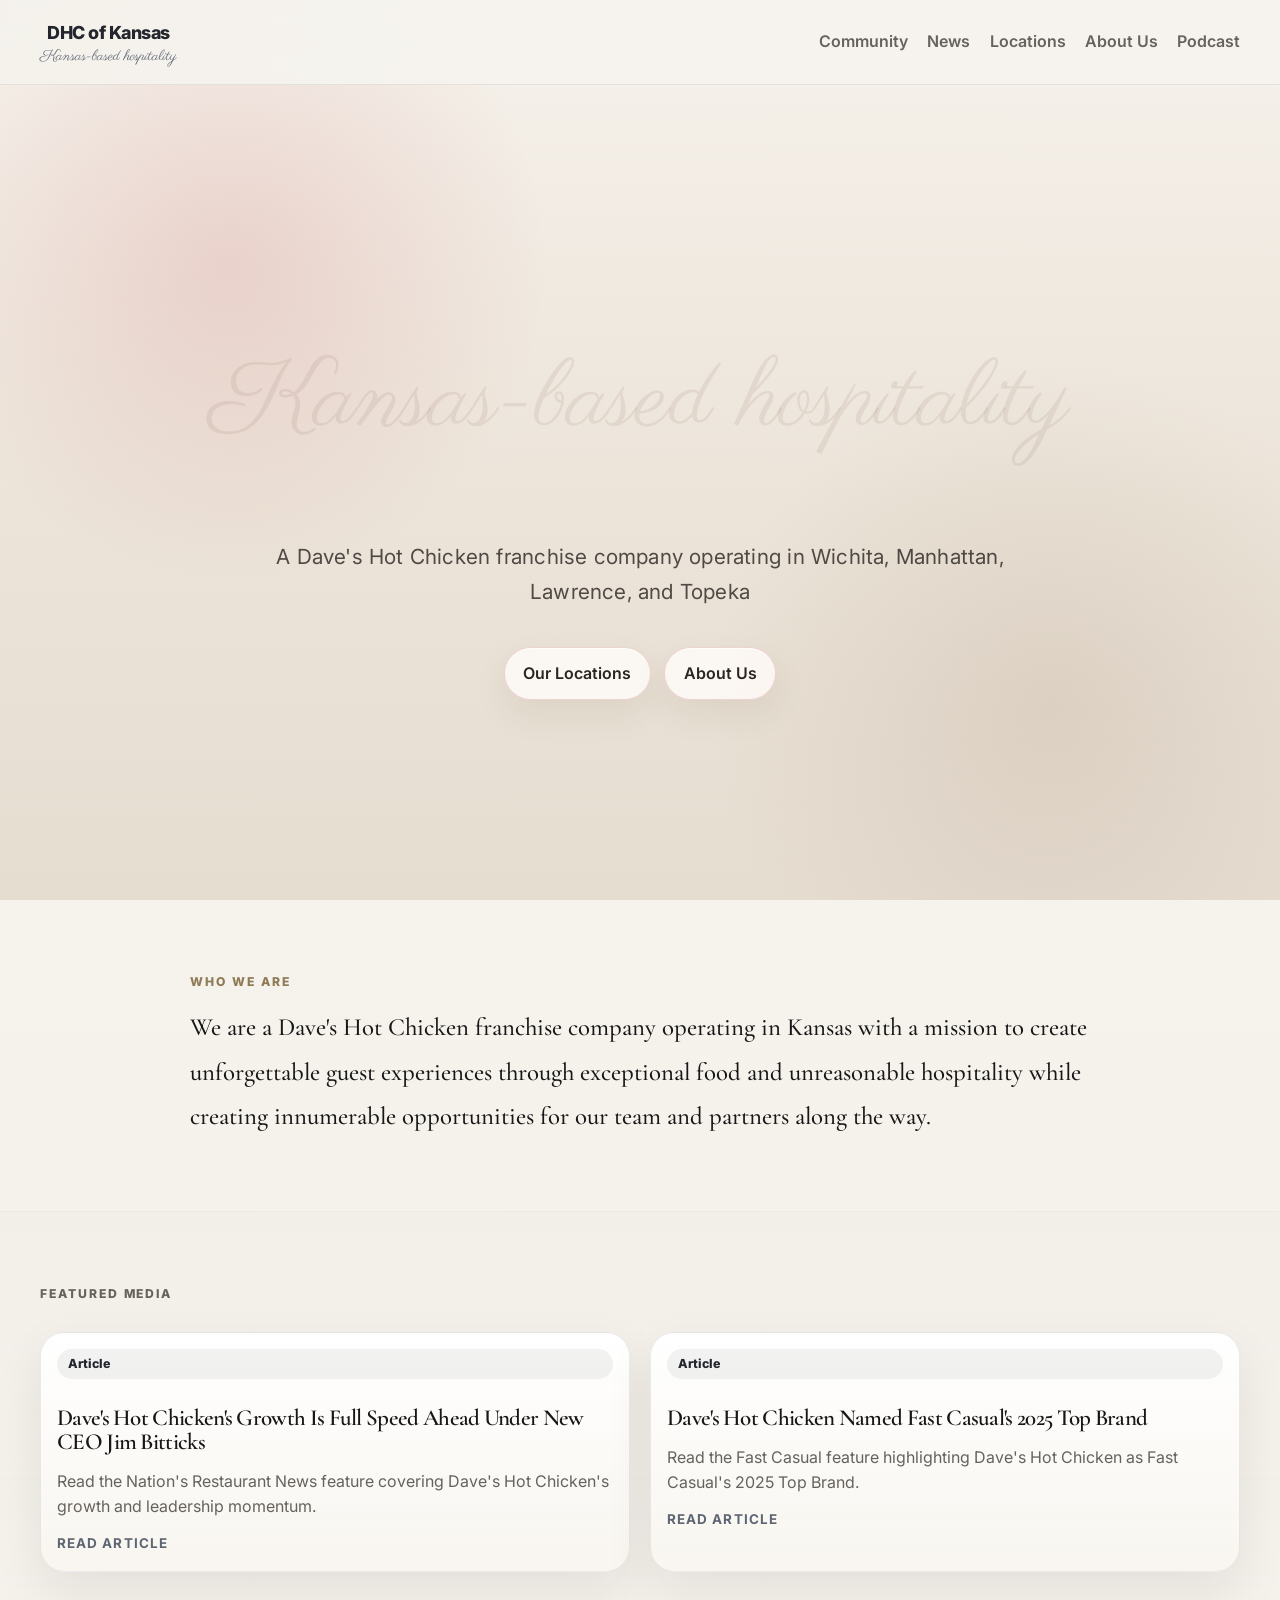
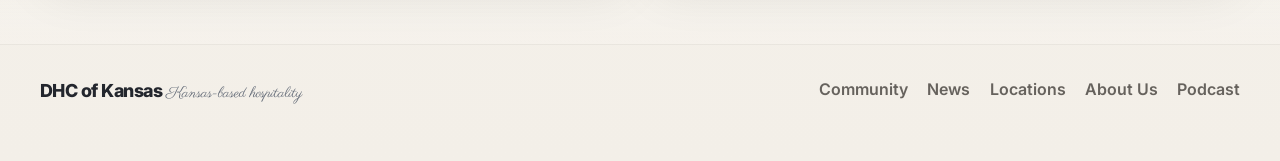
==== index.html @ b61c48cd "Add files via upload" ====
<!DOCTYPE html>
<html lang="en">
<head>
  <meta charset="UTF-8" />
  <meta name="viewport" content="width=device-width, initial-scale=1.0" />
  <title>DHC Kansas | Kansas-based hospitality</title>
  <meta
    name="description"
    content="A Dave's Hot Chicken franchise company operating in Kansas, with location updates, community involvement, and company news."
  />
  <link rel="preconnect" href="https://fonts.googleapis.com" />
  <link rel="preconnect" href="https://fonts.gstatic.com" crossorigin />
  <link href="https://fonts.googleapis.com/css2?family=Inter:wght@400;500;600;700;800&family=Parisienne&family=Cormorant+Garamond:wght@500;600;700&display=swap" rel="stylesheet" />
  <link rel="stylesheet" href="styles.css" />
</head>
<body>
  <header class="site-header">
    <div class="container nav">
      <a href="index.html" class="brand brand-stack" aria-label="DHC of Kansas home">
        <span class="brand-title">DHC of Kansas</span>
        <span class="brand-script">Kansas-based hospitality</span>
      </a>

      <nav class="nav-links" aria-label="Primary">
        <a href="community.html">Community</a>
        <a href="news.html">News</a>
        <a href="locations.html">Locations</a>
        <a href="about.html">About Us</a>
        <a href="https://restaurantexcellence.com" target="_blank" rel="noreferrer">Podcast</a>
      </nav>

      <button class="menu-toggle" aria-label="Open menu" aria-expanded="false" aria-controls="mobileMenu">
        <span></span>
        <span></span>
        <span></span>
      </button>
    </div>

    <div id="mobileMenu" class="mobile-menu container">
      <a href="community.html">Community</a>
      <a href="news.html">News</a>
      <a href="locations.html">Locations</a>
      <a href="about.html">About Us</a>
      <a href="https://restaurantexcellence.com" target="_blank" rel="noreferrer">Podcast</a>
    </div>
  </header>

  <main>
    <section class="hero hero-fullscreen hero-contrast">
      <div class="container hero-center">
        <div class="hero-script-stage" aria-label="Kansas-based hospitality">
          <svg class="hero-script-svg" viewBox="0 0 1400 260" role="img" aria-hidden="true">
            <text x="50%" y="56%" text-anchor="middle" dominant-baseline="middle">Kansas-based hospitality</text>
          </svg>
        </div>
        <p class="hero-kicker">A Dave's Hot Chicken franchise company operating in Wichita, Manhattan, Lawrence, and Topeka</p>
        <div class="hero-city-links">
          <a href="locations.html">Our Locations</a>
          <a href="about.html">About Us</a>
        </div>
      </div>
    </section>

    <section class="section intro-section">
      <div class="container narrow-copy">
        <p class="section-tag">Who We Are</p>
        <p class="lede-copy">We are a Dave's Hot Chicken franchise company operating in Kansas with a mission to create unforgettable guest experiences through exceptional food and unreasonable hospitality while creating innumerable opportunities for our team and partners along the way.</p>
      </div>
    </section>

    <section class="section section-soft">
      <div class="container">
        <div class="section-heading narrow-copy">
          <p class="section-tag">Featured Media</p>
        </div>

        <div class="home-news-grid">
          <a
            href="https://www.nrn.com/fast-casual/dave-s-hot-chicken-s-growth-is-full-speed-ahead-under-new-ceo-jim-bitticks"
            class="page-card featured-media-card featured-article-card reveal"
            target="_blank"
            rel="noreferrer">
            <span class="chip">Article</span>
            <h3>Dave's Hot Chicken's Growth Is Full Speed Ahead Under New CEO Jim Bitticks</h3>
            <p>Read the Nation's Restaurant News feature covering Dave's Hot Chicken's growth and leadership momentum.</p>
            <span class="feature-link-card-cta">Read article</span>
          </a>

          <a
            href="https://www.fastcasual.com/articles/daves-hot-chicken-named-fast-casuals-2025-top-brand/"
            class="page-card featured-media-card featured-article-card reveal"
            target="_blank"
            rel="noreferrer">
            <span class="chip">Article</span>
            <h3>Dave's Hot Chicken Named Fast Casual's 2025 Top Brand</h3>
            <p>Read the Fast Casual feature highlighting Dave's Hot Chicken as Fast Casual's 2025 Top Brand.</p>
            <span class="feature-link-card-cta">Read article</span>
          </a>
        </div>
      </div>
    </section>
  </main>

  <footer class="site-footer">
    <div class="container footer-grid">
      <div>
        <a href="index.html" class="brand brand-stack footer-brand" aria-label="DHC of Kansas home">
          <span class="brand-title">DHC of Kansas</span>
          <span class="brand-script">Kansas-based hospitality</span>
        </a>
      </div>
      <div class="footer-links">
        <a href="community.html">Community</a>
        <a href="news.html">News</a>
        <a href="locations.html">Locations</a>
        <a href="about.html">About Us</a>
        <a href="https://restaurantexcellence.com" target="_blank" rel="noreferrer">Podcast</a>
      </div>
    </div>
  </footer>

  <script src="script.js"></script>
</body>
</html>
---- styles.css ----
* {
  box-sizing: border-box;
}

:root {
  --bg: #f6f3ee;
  --surface: rgba(255, 255, 255, 0.84);
  --surface-soft: rgba(241, 237, 231, 0.78);
  --text: #171717;
  --muted: #66625d;
  --line: rgba(23, 23, 23, 0.08);
  --primary: #23262d;
  --primary-soft: #5e6673;
  --accent: #8f7a56;
  --shadow: 0 20px 50px rgba(20, 20, 20, 0.08);
  --radius: 24px;
  --max-width: 1200px;
}

html {
  scroll-behavior: smooth;
}

body {
  margin: 0;
  font-family: "Inter", sans-serif;
  color: var(--text);
  line-height: 1.6;
  background:
    radial-gradient(circle at top left, rgba(143, 122, 86, 0.08), transparent 26%),
    linear-gradient(180deg, #f9f6f1 0%, #f3efe8 100%);
}

a {
  color: inherit;
  text-decoration: none;
}

.interactive-surface {
  transition: transform 220ms ease, box-shadow 220ms ease, border-color 220ms ease, background 220ms ease;
}

.container {
  width: min(var(--max-width), calc(100% - 2rem));
  margin: 0 auto;
}

.site-header {
  position: sticky;
  top: 0;
  z-index: 50;
  backdrop-filter: blur(16px);
  background: rgba(246, 243, 238, 0.8);
  border-bottom: 1px solid var(--line);
}

.nav {
  min-height: 84px;
  display: flex;
  align-items: center;
  justify-content: space-between;
  gap: 1rem;
}

.brand-stack {
  display: inline-flex;
  flex-direction: column;
  align-items: center;
  gap: 0.18rem;
  color: var(--primary);
}

.brand-title {
  font-size: clamp(1rem, 1.4vw, 1.2rem);
  font-weight: 800;
  letter-spacing: -0.03em;
}

.brand-script {
  font-family: "Parisienne", cursive;
  font-style: normal;
  font-weight: 400;
  font-size: clamp(0.82rem, 1.15vw, 1rem);
  line-height: 1;
  color: var(--primary-soft);
  white-space: nowrap;
  transform: none;
}

.nav-links,
.mobile-menu,
.footer-links {
  display: flex;
  align-items: center;
  gap: 1.2rem;
}

.nav-links a,
.footer-links a {
  color: var(--muted);
  font-weight: 600;
}

.nav-links a:hover,
.footer-links a:hover {
  color: var(--text);
}

.menu-toggle {
  display: none;
  border: 1px solid var(--line);
  background: #fff;
  border-radius: 14px;
  width: 48px;
  height: 48px;
  padding: 0;
  align-items: center;
  justify-content: center;
  flex-direction: column;
  gap: 4px;
}

.menu-toggle span {
  display: block;
  width: 18px;
  height: 2px;
  border-radius: 999px;
  background: var(--text);
}

.mobile-menu {
  display: none;
  flex-direction: column;
  align-items: flex-start;
  padding: 0 0 1rem;
}

.hero,
.section,
.page-hero,
.page-section {
  padding: 4.5rem 0;
}

.page-hero {
  background:
    radial-gradient(circle at top left, rgba(143, 122, 86, 0.08), transparent 28%),
    linear-gradient(180deg, rgba(255, 255, 255, 0.55), rgba(244, 239, 232, 0.72));
}

.page-section {
  background:
    linear-gradient(180deg, rgba(239, 234, 227, 0.58), rgba(255, 255, 255, 0.18));
  border-top: 1px solid rgba(23, 23, 23, 0.04);
}

.hero-fullscreen {
  min-height: calc(100vh - 85px);
  display: flex;
  align-items: center;
  justify-content: center;
  padding: 0;
}

.hero-contrast {
  background:
    radial-gradient(circle at 18% 22%, rgba(177, 30, 36, 0.12), transparent 26%),
    radial-gradient(circle at 82% 76%, rgba(122, 89, 56, 0.12), transparent 28%),
    linear-gradient(180deg, #f4efe8 0%, #ece4d9 52%, #e6ddd1 100%);
}

.hero-center,
.footer-grid,
.page-layout {
  display: grid;
  gap: 2rem;
}

.hero-center {
  place-items: center;
  text-align: center;
  gap: 1.35rem;
}

.hero-script-stage {
  width: min(1180px, 100%);
}

.hero-script-svg {
  width: 100%;
  height: auto;
  overflow: visible;
}

.hero-script-svg text {
  font-family: "Parisienne", cursive;
  font-style: normal;
  font-weight: 400;
  font-size: 112px;
  fill: rgba(88, 36, 22, 0.08);
  stroke: #5b2318;
  stroke-width: 1.25;
  stroke-linecap: round;
  stroke-linejoin: round;
  paint-order: stroke fill;
  stroke-dasharray: 1700;
  stroke-dashoffset: 1700;
  filter: drop-shadow(0 16px 30px rgba(83, 63, 40, 0.08));
  animation: heroWordDraw 10.2s ease-in-out infinite;
}

.hero-kicker {
  margin: 0.35rem 0 0;
  font-family: "Inter", sans-serif;
  font-size: clamp(1.05rem, 1.7vw, 1.3rem);
  line-height: 1.7;
  letter-spacing: 0.01em;
  color: rgba(34, 31, 27, 0.78);
  max-width: 760px;
}

.hero-city-links {
  display: flex;
  flex-wrap: wrap;
  justify-content: center;
  gap: 0.85rem;
  margin-top: 1rem;
}

.hero-city-links a {
  display: inline-flex;
  align-items: center;
  justify-content: center;
  min-height: 46px;
  padding: 0.78rem 1.15rem;
  border-radius: 999px;
  border: 1px solid rgba(176, 30, 36, 0.16);
  background: rgba(255, 252, 248, 0.82);
  color: #2a2520;
  font-weight: 600;
  box-shadow:
    0 14px 34px rgba(64, 46, 29, 0.08),
    inset 0 1px 0 rgba(255, 255, 255, 0.7);
  transition: transform 220ms ease, box-shadow 220ms ease, background 220ms ease, border-color 220ms ease, color 220ms ease;
}

.hero-city-links a:hover {
  transform: translateY(-2px);
  background: #fff8f4;
  color: #8e1e25;
  border-color: rgba(176, 30, 36, 0.32);
  box-shadow:
    0 18px 40px rgba(64, 46, 29, 0.1),
    0 0 28px rgba(176, 30, 36, 0.08);
}

.narrow-copy {
  max-width: 900px;
}

.section-tag {
  margin: 0 0 0.85rem;
  text-transform: uppercase;
  letter-spacing: 0.16em;
  font-size: 0.76rem;
  font-weight: 800;
  color: var(--accent);
}

.back-link {
  display: inline-flex;
  align-items: center;
  gap: 0.45rem;
  margin-bottom: 1.2rem;
  color: var(--primary-soft);
  font-weight: 600;
}

.back-link:hover {
  color: var(--text);
}

h2,
h3,
.page-title {
  letter-spacing: -0.03em;
  line-height: 1.04;
  font-family: "Cormorant Garamond", serif;
}

h2,
.page-title {
  margin: 0 0 0.8rem;
  font-size: clamp(2.15rem, 4vw, 3.3rem);
  font-weight: 600;
}

h3 {
  margin: 0 0 0.55rem;
  font-size: 1.18rem;
  font-weight: 600;
}

.section-heading {
  margin-bottom: 1.8rem;
}

.section-heading p,
.footer-copy,
.info-card p,
.news-card p,
.city-copy,
.page-intro p,
.page-card p,
.location-meta p {
  color: var(--muted);
}

.lede-copy {
  max-width: 1100px;
  margin: 0;
  font-size: clamp(1.2rem, 2vw, 1.55rem);
  line-height: 1.8;
  font-weight: 500;
  color: var(--text);
  font-family: "Cormorant Garamond", serif;
}

.about-hero {
  padding-bottom: 3.5rem;
}

.about-hero-grid {
  display: grid;
  grid-template-columns: minmax(0, 1.15fr) minmax(300px, 0.85fr);
  align-items: end;
  gap: 2rem;
}

.about-hero-copy {
  display: grid;
  gap: 1rem;
}

.about-lede {
  max-width: 760px;
  font-size: clamp(1.28rem, 2.2vw, 1.7rem);
}

.about-mission-card {
  display: grid;
  gap: 0.8rem;
  padding: 1.5rem;
  background:
    linear-gradient(180deg, rgba(255, 255, 255, 0.96), rgba(248, 245, 240, 0.92));
}

.about-mission-card p {
  margin: 0;
  color: var(--text);
  font-size: 1.02rem;
  line-height: 1.65;
}

.about-values-grid {
  display: grid;
  grid-template-columns: repeat(3, minmax(0, 1fr));
  gap: 1.2rem;
}

.about-value-card {
  display: grid;
  gap: 0.55rem;
  padding: 1.35rem;
  background: rgba(255, 255, 255, 0.94);
}

.about-value-card h2 {
  margin: 0;
  font-size: clamp(1.4rem, 2vw, 1.8rem);
}

.about-value-card p {
  margin: 0;
  color: var(--muted);
  line-height: 1.65;
}

.card-grid,
.city-group-grid {
  display: grid;
  gap: 1.25rem;
}

.card-grid.three {
  grid-template-columns: repeat(3, 1fr);
}

.info-card,
.news-card,
.city-panel,
.photo-card,
.page-card,
.location-meta {
  background: var(--surface);
  border: 1px solid var(--line);
  border-radius: var(--radius);
  box-shadow: var(--shadow);
}

.info-card,
.news-card,
.city-panel,
.page-card,
.location-meta {
  padding: 1.45rem;
}

.feature-link-card {
  display: grid;
  align-content: start;
  gap: 0.55rem;
  min-height: 180px;
  color: var(--text);
  text-decoration: none;
  background: rgba(255, 255, 255, 0.95);
}

.feature-link-card h2 {
  margin: 0;
  font-size: clamp(1.5rem, 2vw, 1.9rem);
}

.feature-link-card p {
  margin: 0;
  color: var(--muted);
}

.feature-link-card-cta {
  margin-top: auto;
  font-size: 0.84rem;
  font-weight: 700;
  letter-spacing: 0.08em;
  text-transform: uppercase;
  color: var(--primary-soft);
}

.feature-link-card-single {
  max-width: 380px;
}

.detail-card {
  display: grid;
  max-width: 320px;
  width: 100%;
  gap: 0.65rem;
  padding: 0.9rem;
}

.detail-card p {
  margin: 0;
  color: var(--muted);
  font-size: 0.96rem;
  line-height: 1.5;
}

.detail-card img,
.detail-card .photo-card {
  width: 100%;
  aspect-ratio: 1 / 1;
  object-fit: cover;
  border-radius: 16px;
}

.fundraiser-card {
  display: grid;
  gap: 1rem;
  max-width: 860px;
  min-height: 190px;
  align-items: start;
  margin: 0 auto;
}

.fundraiser-card h2 {
  margin: 0;
  font-size: clamp(1.5rem, 2.2vw, 2rem);
}

.button-link {
  display: inline-flex;
  align-items: center;
  justify-content: center;
  width: fit-content;
  min-height: 46px;
  padding: 0.75rem 1.2rem;
  margin: 0 auto;
  border-radius: 999px;
  border: 1px solid rgba(143, 122, 86, 0.28);
  background: rgba(255, 255, 255, 0.98);
  color: var(--primary);
  font-size: 0.92rem;
  font-weight: 700;
  text-decoration: none;
  box-shadow: var(--shadow);
  transition: transform 220ms ease, box-shadow 220ms ease, border-color 220ms ease;
}

.button-link:hover {
  transform: translateY(-2px);
  border-color: rgba(143, 122, 86, 0.42);
  box-shadow:
    0 18px 34px rgba(20, 20, 20, 0.08),
    0 0 24px rgba(143, 122, 86, 0.16);
}

.section-soft {
  background: linear-gradient(180deg, rgba(241, 237, 231, 0.6), rgba(255, 255, 255, 0.14));
  border-top: 1px solid rgba(23, 23, 23, 0.04);
  border-bottom: 1px solid rgba(23, 23, 23, 0.04);
}

.chip {
  display: inline-flex;
  align-items: center;
  min-height: 30px;
  padding: 0.3rem 0.7rem;
  border-radius: 999px;
  background: rgba(35, 38, 45, 0.06);
  color: var(--primary);
  font-size: 0.78rem;
  font-weight: 800;
  margin-bottom: 0.9rem;
}

.site-footer {
  padding: 2rem 0 3rem;
}

.footer-grid {
  grid-template-columns: 1fr 1fr;
  align-items: start;
}

.footer-links {
  justify-content: flex-end;
  flex-wrap: wrap;
}

.footer-brand {
  display: inline-block;
  margin-bottom: 0.45rem;
}

.page-layout {
  grid-template-columns: 1.1fr 0.9fr;
  align-items: start;
}

.locations-overview {
  display: grid;
  gap: 1.5rem;
}

.section-stack {
  display: grid;
  gap: 2rem;
}

.compact-stack {
  gap: 1rem;
}

.community-link-grid {
  display: grid;
  grid-template-columns: repeat(3, minmax(0, 1fr));
  gap: 1rem;
}

.detail-card-grid {
  display: grid;
  grid-template-columns: repeat(auto-fit, minmax(320px, 320px));
  justify-content: center;
  justify-items: center;
  gap: 32px;
}

.gallery-section {
  display: grid;
  gap: 0.55rem;
}

.gallery-section h2 {
  font-size: clamp(1.45rem, 2.1vw, 1.95rem);
}

.section-link-heading {
  width: fit-content;
}

.section-link-heading:hover {
  color: var(--primary-soft);
}

.gallery-grid {
  display: grid;
  grid-template-columns: repeat(2, 1fr);
  gap: 1rem;
}

.compact-gallery {
  gap: 0.5rem;
}

.gallery-placeholder {
  aspect-ratio: 1 / 0.72;
  border-radius: var(--radius);
  border: 1px solid var(--line);
  box-shadow: var(--shadow);
  background:
    linear-gradient(145deg, rgba(35, 38, 45, 0.16), rgba(143, 122, 86, 0.12)),
    radial-gradient(circle at top right, rgba(255, 255, 255, 0.3), transparent 36%),
    #d9d1c7;
}

.gallery-placeholder,
.news-tile,
.city-panel,
.photo-card,
.feature-link-card {
  transition: transform 220ms ease, box-shadow 220ms ease, border-color 220ms ease, filter 220ms ease;
}

.gallery-placeholder:hover,
.news-tile:hover,
.city-panel:hover,
.photo-card:hover,
.feature-link-card:hover {
  transform: translateY(-3px);
  border-color: rgba(143, 122, 86, 0.35);
  box-shadow:
    0 22px 40px rgba(20, 20, 20, 0.08),
    0 0 0 1px rgba(255, 255, 255, 0.5),
    0 0 30px rgba(143, 122, 86, 0.16);
}

.compact-gallery .gallery-placeholder {
  aspect-ratio: 1 / 1;
  min-height: 46px;
}

.compact-gallery-small .gallery-placeholder {
  min-height: 88px;
}

.photo-card-small {
  min-height: 0;
  aspect-ratio: 1 / 1;
  width: 100%;
  max-width: 320px;
}

.school-photo-grid {
  display: grid;
  grid-template-columns: repeat(auto-fit, minmax(320px, 320px));
  justify-content: center;
  gap: 32px;
}

.school-photo-frame {
  max-width: 320px;
  width: 100%;
  padding: 16px;
  background: rgba(255, 255, 255, 0.96);
}

.school-photo-image {
  min-height: 0;
  width: 100%;
  aspect-ratio: 1 / 1;
  border-radius: 28px;
  border: 1px solid rgba(138, 126, 110, 0.24);
  background:
    linear-gradient(145deg, rgba(183, 173, 161, 0.36), rgba(206, 196, 183, 0.34)),
    radial-gradient(circle at top right, rgba(255, 255, 255, 0.22), transparent 42%),
    #c8bfb3;
}

.school-photo-image::after {
  content: "Photo placeholder";
  inset: auto 1.1rem 1.1rem auto;
  font-size: 0.82rem;
  letter-spacing: 0.08em;
}

.home-news-grid {
  display: grid;
  grid-template-columns: repeat(2, minmax(0, 1fr));
  gap: 1.25rem;
}

.news-tile {
  min-height: 140px;
  border-radius: 20px;
  border: 1px solid var(--line);
  box-shadow: var(--shadow);
  background:
    linear-gradient(145deg, rgba(35, 38, 45, 0.11), rgba(143, 122, 86, 0.1)),
    radial-gradient(circle at top right, rgba(255, 255, 255, 0.26), transparent 35%),
    rgba(255, 255, 255, 0.78);
  aspect-ratio: 16 / 10;
}

.news-tile-wide {
  min-height: 150px;
}

.featured-media-card {
  display: grid;
  align-content: start;
  gap: 0.85rem;
  padding: 1rem;
}

.featured-media-card h3 {
  margin: 0;
  font-size: clamp(1.3rem, 1.8vw, 1.65rem);
}

.featured-media-card p {
  margin: 0;
  color: var(--muted);
  line-height: 1.6;
}

.featured-article-card {
  text-decoration: none;
  color: var(--text);
  background:
    linear-gradient(180deg, rgba(255, 255, 255, 0.97), rgba(248, 245, 240, 0.94));
}

.featured-article-card:hover {
  transform: translateY(-4px);
  border-color: rgba(176, 30, 36, 0.22);
  box-shadow:
    0 20px 40px rgba(64, 46, 29, 0.1),
    0 0 24px rgba(176, 30, 36, 0.08);
}

.media-embed-shell {
  overflow: hidden;
  border-radius: 18px;
  border: 1px solid rgba(23, 23, 23, 0.08);
  background: #111;
  box-shadow: var(--shadow);
}

.media-embed-shell iframe {
  display: block;
  width: 100%;
  aspect-ratio: 16 / 9;
  border: 0;
}

.city-group {
  display: grid;
  gap: 1rem;
}

.city-heading {
  display: flex;
  align-items: end;
  justify-content: space-between;
  gap: 1rem;
}

.city-heading h2 {
  margin: 0;
}

.city-group-grid {
  grid-template-columns: repeat(2, 1fr);
}

.city-group-grid.single-card {
  grid-template-columns: 1fr;
}

.city-panel {
  display: grid;
  gap: 1rem;
}

.city-panel-row {
  grid-template-columns: minmax(320px, 420px) minmax(0, 1fr);
  align-items: stretch;
}

.city-panel-copy {
  display: flex;
  flex-direction: column;
  align-items: flex-start;
  justify-content: center;
  gap: 0.25rem;
}

.photo-card {
  min-height: 220px;
  position: relative;
  overflow: hidden;
  background:
    linear-gradient(145deg, rgba(35, 38, 45, 0.18), rgba(143, 122, 86, 0.14)),
    radial-gradient(circle at top right, rgba(255, 255, 255, 0.34), transparent 35%),
    #d8d0c5;
}

.photo-card-image {
  background-size: cover;
  background-position: center;
  background-repeat: no-repeat;
}

.photo-card::after {
  content: "Photo placeholder";
  position: absolute;
  inset: auto 1rem 1rem auto;
  font-size: 0.85rem;
  letter-spacing: 0.08em;
  text-transform: uppercase;
  color: rgba(23, 23, 23, 0.55);
}

.photo-card-image::after {
  content: none;
}

.location-photo-stack {
  display: grid;
  grid-template-columns: repeat(auto-fit, minmax(320px, 420px));
  justify-content: center;
  gap: 30px;
}

.location-photo-stack.single-photo {
  grid-template-columns: repeat(1, minmax(320px, 420px));
  justify-items: center;
}

.location-photo-card {
  display: grid;
  max-width: 420px;
  width: 100%;
  gap: 0.6rem;
  padding: 0.9rem;
}

.location-photo-card h3 {
  margin: 0.1rem 0 0;
}

.location-photo-image {
  width: 100%;
  aspect-ratio: 1.9 / 1;
  object-fit: cover;
  object-position: center;
  border-radius: 24px;
  display: block;
}

.city-link {
  display: inline-flex;
  align-items: center;
  justify-content: center;
  min-height: 48px;
  padding: 0.85rem 1.15rem;
  border-radius: 999px;
  background: var(--primary);
  color: #fff;
  font-weight: 700;
  width: fit-content;
}

.city-link:hover {
  background: #111318;
}

.location-meta + .location-meta {
  margin-top: 1rem;
}

.reveal {
  opacity: 0;
  transform: translateY(20px);
  transition: opacity 500ms ease, transform 500ms ease;
}

.reveal.is-visible {
  opacity: 1;
  transform: translateY(0);
}

@keyframes heroWordDraw {
  0%, 8% {
    stroke-dashoffset: 1700;
    fill: rgba(88, 36, 22, 0);
  }
  48% {
    stroke-dashoffset: 0;
    fill: rgba(88, 36, 22, 0.06);
  }
  52% {
    stroke-dashoffset: 0;
    fill: rgba(91, 35, 24, 0.92);
  }
  92% {
    stroke-dashoffset: 0;
    fill: rgba(91, 35, 24, 0.92);
  }
  100% {
    stroke-dashoffset: 1700;
    fill: rgba(88, 36, 22, 0);
  }
}

@media (max-width: 980px) {
  .nav-links {
    display: none;
  }

  .menu-toggle {
    display: inline-flex;
  }

  .mobile-menu.open {
    display: flex;
  }

  .card-grid.three,
  .footer-grid,
  .page-layout,
  .about-hero-grid,
  .about-values-grid,
  .city-group-grid,
  .community-link-grid,
  .detail-card-grid,
  .home-news-grid {
    grid-template-columns: 1fr;
  }

  .city-panel-row,
  .gallery-grid {
    grid-template-columns: 1fr;
  }

  .footer-links {
    justify-content: flex-start;
  }

  .hero-script-svg text {
    font-size: 86px;
  }
}

@media (max-width: 640px) {
  .container {
    width: min(var(--max-width), calc(100% - 1.25rem));
  }

  .brand-title {
    font-size: 1rem;
  }

  .brand-script {
    font-size: 0.86rem;
  }

  .hero-script-svg text {
    font-size: 60px;
  }

  .hero-kicker {
    margin-top: 0;
    font-size: 1.05rem;
  }

  .city-heading {
    align-items: start;
    flex-direction: column;
  }
}
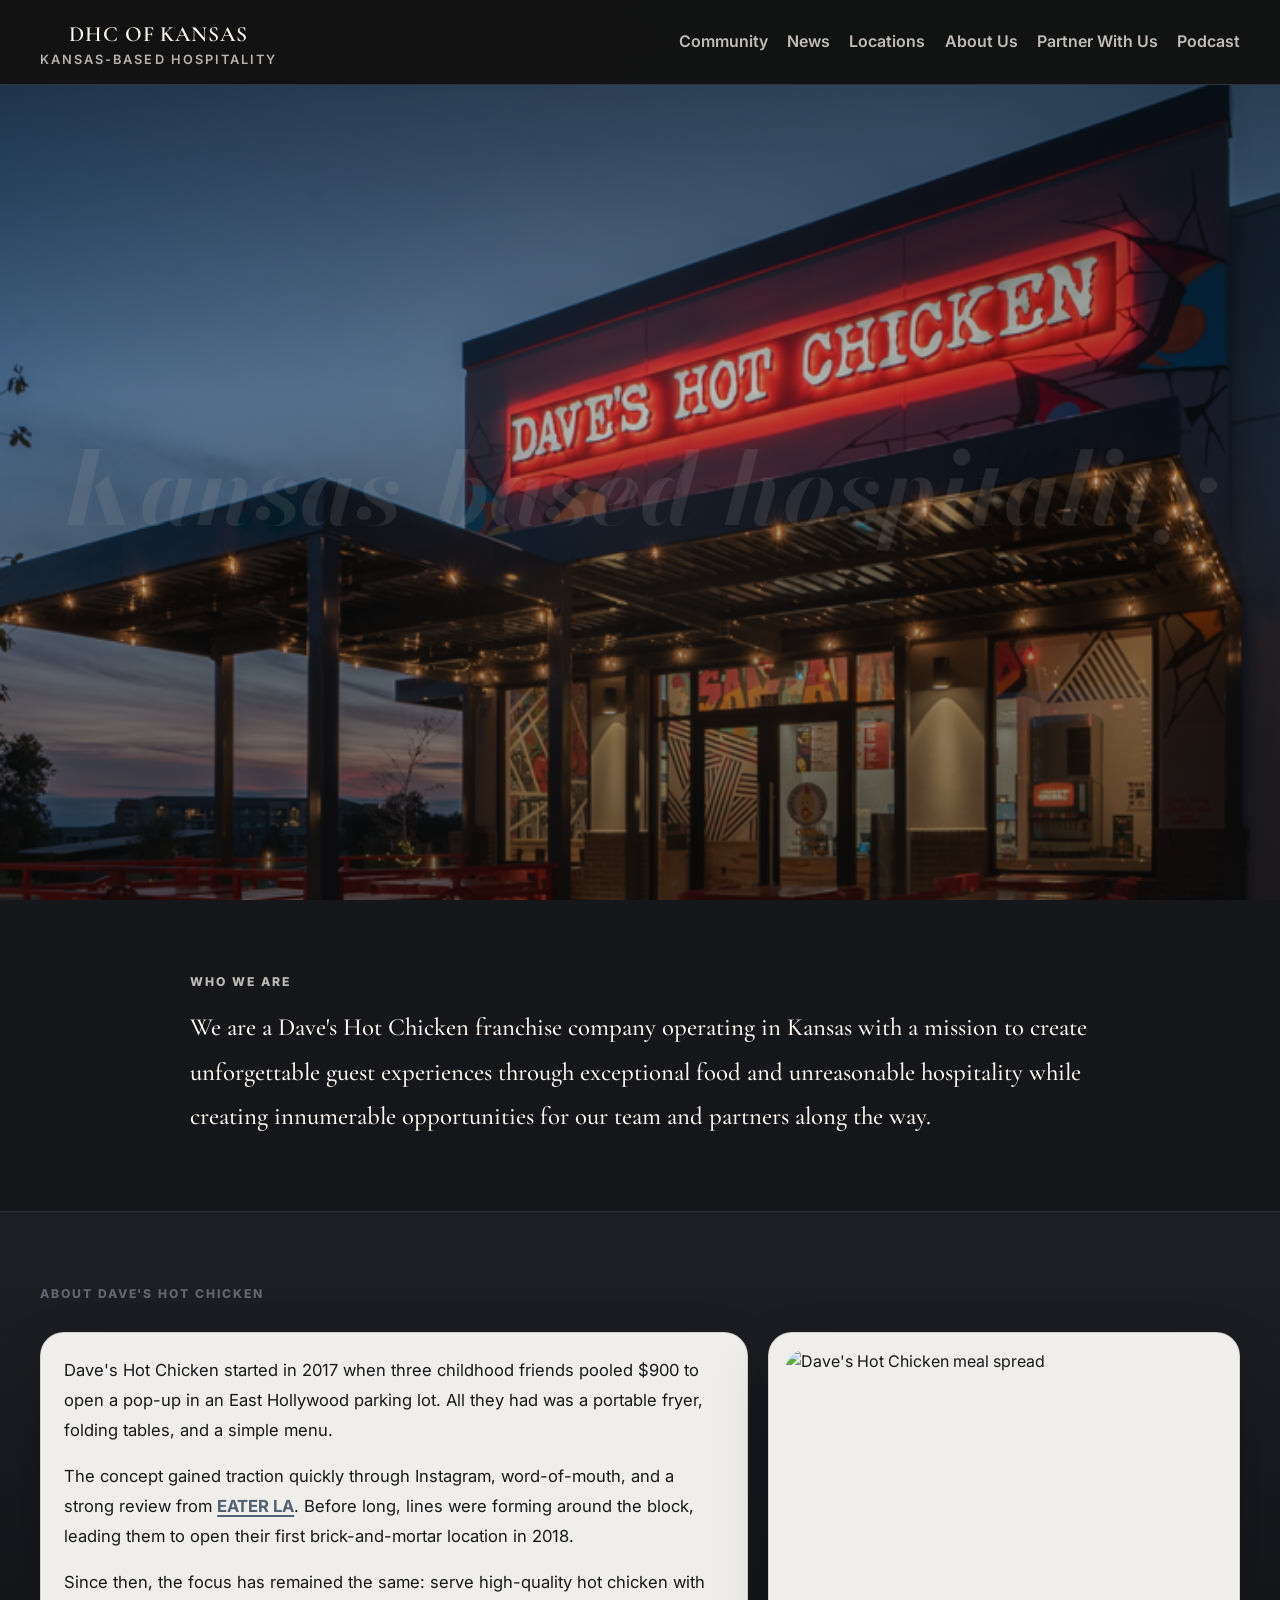
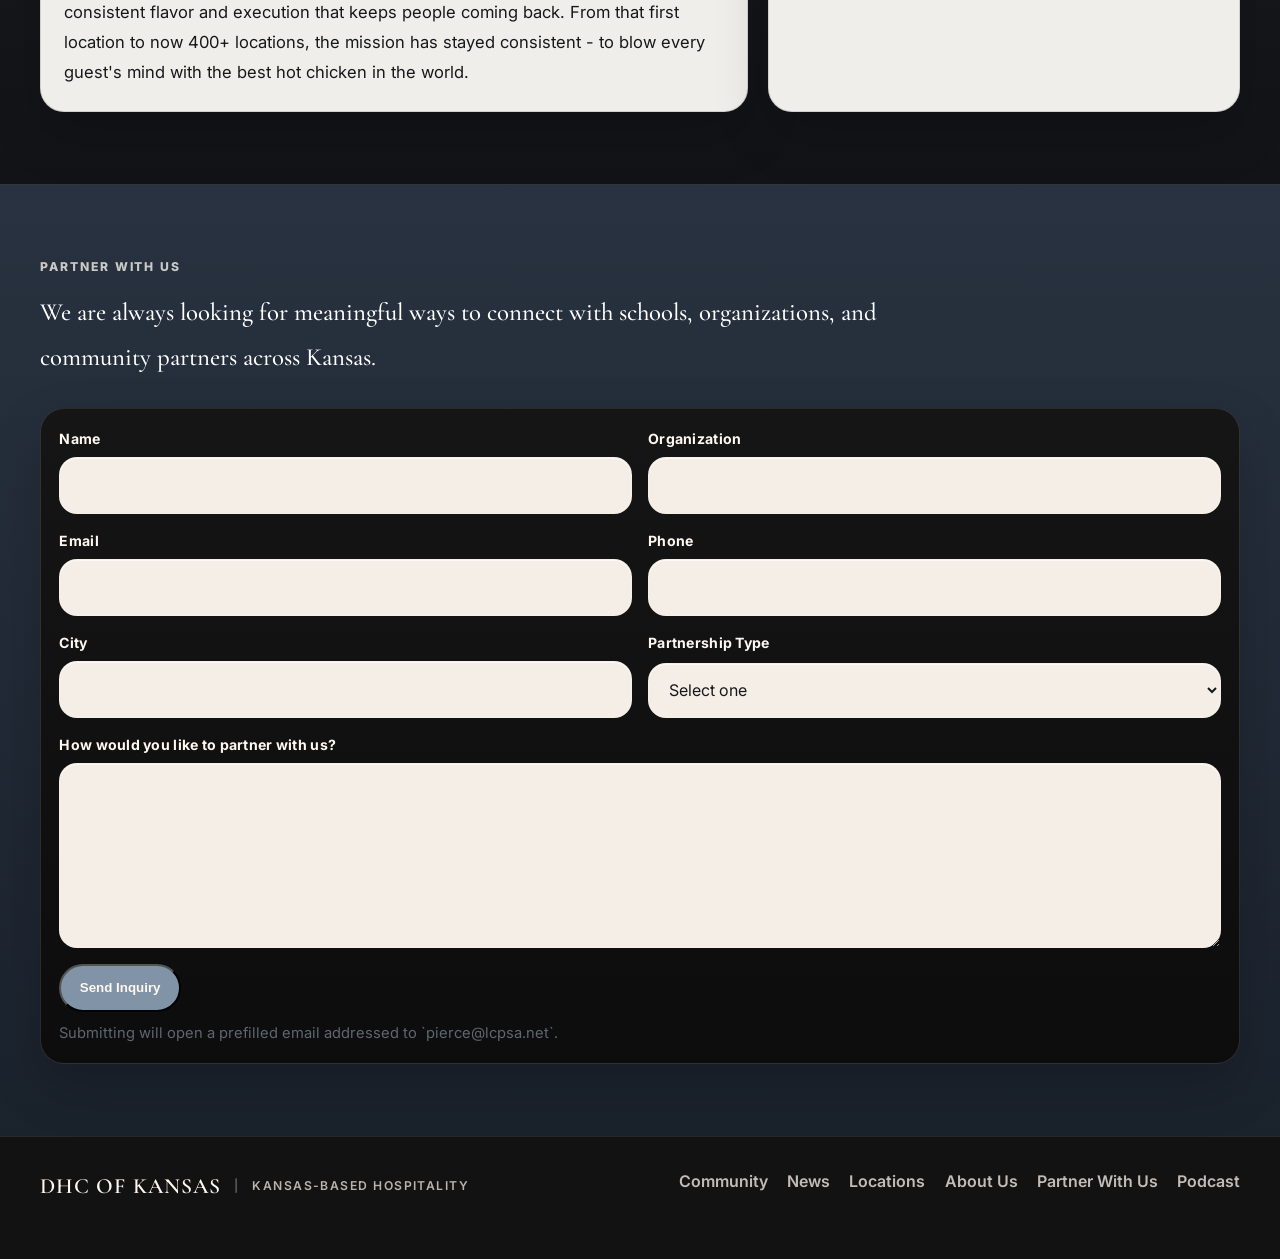
==== commit 593684a4: "Add files via upload" ====
--- a/index.html
+++ b/index.html
@@ -10,7 +10,8 @@
   />
   <link rel="preconnect" href="https://fonts.googleapis.com" />
   <link rel="preconnect" href="https://fonts.gstatic.com" crossorigin />
-  <link href="https://fonts.googleapis.com/css2?family=Inter:wght@400;500;600;700;800&family=Parisienne&family=Cormorant+Garamond:wght@500;600;700&display=swap" rel="stylesheet" />
+  <link rel="icon" type="image/svg+xml" href="favicon.svg" />
+  <link href="https://fonts.googleapis.com/css2?family=Inter:wght@400;500;600;700;800&family=Rye&family=Cormorant+Garamond:wght@500;600;700&family=Bodoni+Moda:opsz,wght@6..96,600;6..96,700&display=swap" rel="stylesheet" />
   <link rel="stylesheet" href="styles.css" />
 </head>
 <body>
@@ -26,6 +27,7 @@
         <a href="news.html">News</a>
         <a href="locations.html">Locations</a>
         <a href="about.html">About Us</a>
+        <a href="partner.html">Partner With Us</a>
         <a href="https://restaurantexcellence.com" target="_blank" rel="noreferrer">Podcast</a>
       </nav>
 
@@ -41,22 +43,26 @@
       <a href="news.html">News</a>
       <a href="locations.html">Locations</a>
       <a href="about.html">About Us</a>
+      <a href="partner.html">Partner With Us</a>
       <a href="https://restaurantexcellence.com" target="_blank" rel="noreferrer">Podcast</a>
     </div>
   </header>
 
   <main>
     <section class="hero hero-fullscreen hero-contrast">
+      <div
+        class="hero-backdrop"
+        data-hero-slideshow
+        data-images="pic-1.png,pic-2.webp,pic-3.jpg,pic-4.png,pic-5.png,pic-6.png,pic-8.png,pic-9.png"
+        aria-hidden="true">
+        <div class="hero-slide hero-slide-primary is-active"></div>
+        <div class="hero-slide hero-slide-secondary"></div>
+      </div>
       <div class="container hero-center">
         <div class="hero-script-stage" aria-label="Kansas-based hospitality">
           <svg class="hero-script-svg" viewBox="0 0 1400 260" role="img" aria-hidden="true">
             <text x="50%" y="56%" text-anchor="middle" dominant-baseline="middle">Kansas-based hospitality</text>
           </svg>
-        </div>
-        <p class="hero-kicker">A Dave's Hot Chicken franchise company operating in Wichita, Manhattan, Lawrence, and Topeka</p>
-        <div class="hero-city-links">
-          <a href="locations.html">Our Locations</a>
-          <a href="about.html">About Us</a>
         </div>
       </div>
     </section>
@@ -71,31 +77,81 @@
     <section class="section section-soft">
       <div class="container">
         <div class="section-heading narrow-copy">
-          <p class="section-tag">Featured Media</p>
+          <p class="section-tag">About Dave's Hot Chicken</p>
         </div>
 
-        <div class="home-news-grid">
-          <a
-            href="https://www.nrn.com/fast-casual/dave-s-hot-chicken-s-growth-is-full-speed-ahead-under-new-ceo-jim-bitticks"
-            class="page-card featured-media-card featured-article-card reveal"
-            target="_blank"
-            rel="noreferrer">
-            <span class="chip">Article</span>
-            <h3>Dave's Hot Chicken's Growth Is Full Speed Ahead Under New CEO Jim Bitticks</h3>
-            <p>Read the Nation's Restaurant News feature covering Dave's Hot Chicken's growth and leadership momentum.</p>
-            <span class="feature-link-card-cta">Read article</span>
-          </a>
+        <div class="about-daves-grid reveal">
+          <div class="page-card about-daves-copy">
+            <p>Dave's Hot Chicken started in 2017 when three childhood friends pooled $900 to open a pop-up in an East Hollywood parking lot. All they had was a portable fryer, folding tables, and a simple menu.</p>
+            <p>The concept gained traction quickly through Instagram, word-of-mouth, and a strong review from <a href="https://la.eater.com/2017/5/11/15624928/daves-hot-chicken-stand-east-hollywood-feature" target="_blank" rel="noreferrer">EATER LA</a>. Before long, lines were forming around the block, leading them to open their first brick-and-mortar location in 2018.</p>
+            <p>Since then, the focus has remained the same: serve high-quality hot chicken with consistent flavor and execution that keeps people coming back. From that first location to now 400+ locations, the mission has stayed consistent - to blow every guest's mind with the best hot chicken in the world.</p>
+          </div>
 
-          <a
-            href="https://www.fastcasual.com/articles/daves-hot-chicken-named-fast-casuals-2025-top-brand/"
-            class="page-card featured-media-card featured-article-card reveal"
-            target="_blank"
-            rel="noreferrer">
-            <span class="chip">Article</span>
-            <h3>Dave's Hot Chicken Named Fast Casual's 2025 Top Brand</h3>
-            <p>Read the Fast Casual feature highlighting Dave's Hot Chicken as Fast Casual's 2025 Top Brand.</p>
-            <span class="feature-link-card-cta">Read article</span>
-          </a>
+          <div class="page-card about-daves-image-card">
+            <img src="pic-4.png" alt="Dave's Hot Chicken meal spread" class="about-daves-image" />
+          </div>
+        </div>
+      </div>
+    </section>
+
+    <section class="section partner-section">
+      <div class="container">
+        <div class="section-heading narrow-copy">
+          <p class="section-tag">Partner With Us</p>
+          <p class="lede-copy">We are always looking for meaningful ways to connect with schools, organizations, and community partners across Kansas.</p>
+        </div>
+
+        <div class="page-card partner-form-card reveal">
+          <form class="partner-form" data-partner-form>
+            <div class="partner-form-grid">
+              <label class="partner-field">
+                <span>Name</span>
+                <input type="text" name="name" autocomplete="name" required />
+              </label>
+
+              <label class="partner-field">
+                <span>Organization</span>
+                <input type="text" name="organization" autocomplete="organization" required />
+              </label>
+
+              <label class="partner-field">
+                <span>Email</span>
+                <input type="email" name="email" autocomplete="email" required />
+              </label>
+
+              <label class="partner-field">
+                <span>Phone</span>
+                <input type="tel" name="phone" autocomplete="tel" />
+              </label>
+
+              <label class="partner-field">
+                <span>City</span>
+                <input type="text" name="city" autocomplete="address-level2" />
+              </label>
+
+              <label class="partner-field">
+                <span>Partnership Type</span>
+                <select name="partnership_type" required>
+                  <option value="">Select one</option>
+                  <option value="School Fundraiser">School Fundraiser</option>
+                  <option value="Community Partnership">Community Partnership</option>
+                  <option value="Event Collaboration">Event Collaboration</option>
+                  <option value="Media Inquiry">Media Inquiry</option>
+                  <option value="Other">Other</option>
+                </select>
+              </label>
+            </div>
+
+            <label class="partner-field partner-field-full">
+              <span>How would you like to partner with us?</span>
+              <textarea name="details" rows="6" required></textarea>
+            </label>
+
+            <div class="partner-form-actions">
+              <button type="submit" class="city-link">Send Inquiry</button>
+              <p class="partner-form-note">Submitting will open a prefilled email addressed to `pierce@lcpsa.net`.</p>
+            </div>
+          </form>
         </div>
       </div>
     </section>
@@ -114,6 +170,7 @@
         <a href="news.html">News</a>
         <a href="locations.html">Locations</a>
         <a href="about.html">About Us</a>
+        <a href="partner.html">Partner With Us</a>
         <a href="https://restaurantexcellence.com" target="_blank" rel="noreferrer">Podcast</a>
       </div>
     </div>
--- a/styles.css
+++ b/styles.css
@@ -3,16 +3,16 @@
 }
 
 :root {
-  --bg: #f6f3ee;
-  --surface: rgba(255, 255, 255, 0.84);
-  --surface-soft: rgba(241, 237, 231, 0.78);
-  --text: #171717;
-  --muted: #66625d;
-  --line: rgba(23, 23, 23, 0.08);
-  --primary: #23262d;
-  --primary-soft: #5e6673;
-  --accent: #8f7a56;
-  --shadow: 0 20px 50px rgba(20, 20, 20, 0.08);
+  --bg: #121212;
+  --surface: rgba(248, 246, 242, 0.97);
+  --surface-soft: rgba(30, 33, 38, 0.94);
+  --text: #17181b;
+  --muted: #5f6670;
+  --line: rgba(28, 32, 38, 0.14);
+  --primary: #181818;
+  --primary-soft: #8998a8;
+  --accent: #8ea0b3;
+  --shadow: 0 22px 54px rgba(0, 0, 0, 0.18);
   --radius: 24px;
   --max-width: 1200px;
 }
@@ -27,8 +27,8 @@
   color: var(--text);
   line-height: 1.6;
   background:
-    radial-gradient(circle at top left, rgba(143, 122, 86, 0.08), transparent 26%),
-    linear-gradient(180deg, #f9f6f1 0%, #f3efe8 100%);
+    radial-gradient(circle at top left, rgba(142, 160, 179, 0.12), transparent 22%),
+    linear-gradient(180deg, #17191d 0%, #111216 100%);
 }
 
 a {
@@ -50,8 +50,8 @@
   top: 0;
   z-index: 50;
   backdrop-filter: blur(16px);
-  background: rgba(246, 243, 238, 0.8);
-  border-bottom: 1px solid var(--line);
+  background: rgba(18, 18, 18, 0.96);
+  border-bottom: 1px solid rgba(142, 160, 179, 0.24);
 }
 
 .nav {
@@ -67,23 +67,29 @@
   flex-direction: column;
   align-items: center;
   gap: 0.18rem;
-  color: var(--primary);
+  color: #fff8f1;
 }
 
 .brand-title {
-  font-size: clamp(1rem, 1.4vw, 1.2rem);
-  font-weight: 800;
-  letter-spacing: -0.03em;
+  font-family: "Cormorant Garamond", serif;
+  font-size: clamp(1.1rem, 1.7vw, 1.4rem);
+  font-weight: 600;
+  letter-spacing: 0.04em;
+  text-transform: uppercase;
+  color: #fff8f1;
 }
 
 .brand-script {
-  font-family: "Parisienne", cursive;
+  font-family: "Inter", sans-serif;
   font-style: normal;
-  font-weight: 400;
-  font-size: clamp(0.82rem, 1.15vw, 1rem);
+  font-weight: 600;
+  font-size: clamp(0.7rem, 1vw, 0.82rem);
   line-height: 1;
-  color: var(--primary-soft);
+  text-transform: uppercase;
+  letter-spacing: 0.16em;
+  color: rgba(255, 248, 241, 0.7);
   white-space: nowrap;
+  text-align: center;
   transform: none;
 }
 
@@ -97,19 +103,19 @@
 
 .nav-links a,
 .footer-links a {
-  color: var(--muted);
+  color: rgba(255, 248, 241, 0.74);
   font-weight: 600;
 }
 
 .nav-links a:hover,
 .footer-links a:hover {
-  color: var(--text);
+  color: #ffffff;
 }
 
 .menu-toggle {
   display: none;
-  border: 1px solid var(--line);
-  background: #fff;
+  border: 1px solid rgba(255, 248, 241, 0.16);
+  background: rgba(255, 255, 255, 0.06);
   border-radius: 14px;
   width: 48px;
   height: 48px;
@@ -125,7 +131,7 @@
   width: 18px;
   height: 2px;
   border-radius: 999px;
-  background: var(--text);
+  background: #fff8f1;
 }
 
 .mobile-menu {
@@ -144,14 +150,14 @@
 
 .page-hero {
   background:
-    radial-gradient(circle at top left, rgba(143, 122, 86, 0.08), transparent 28%),
-    linear-gradient(180deg, rgba(255, 255, 255, 0.55), rgba(244, 239, 232, 0.72));
+    radial-gradient(circle at top left, rgba(255, 255, 255, 0.05), transparent 24%),
+    linear-gradient(180deg, #232323 0%, #151515 100%);
 }
 
 .page-section {
   background:
-    linear-gradient(180deg, rgba(239, 234, 227, 0.58), rgba(255, 255, 255, 0.18));
-  border-top: 1px solid rgba(23, 23, 23, 0.04);
+    linear-gradient(180deg, #f6f3ee 0%, #eeebe5 100%);
+  border-top: 1px solid rgba(24, 21, 18, 0.08);
 }
 
 .hero-fullscreen {
@@ -163,10 +169,11 @@
 }
 
 .hero-contrast {
-  background:
-    radial-gradient(circle at 18% 22%, rgba(177, 30, 36, 0.12), transparent 26%),
-    radial-gradient(circle at 82% 76%, rgba(122, 89, 56, 0.12), transparent 28%),
-    linear-gradient(180deg, #f4efe8 0%, #ece4d9 52%, #e6ddd1 100%);
+  position: relative;
+  overflow: hidden;
+  isolation: isolate;
+  background:
+    linear-gradient(180deg, #14161a 0%, #0d0f13 100%);
 }
 
 .hero-center,
@@ -177,13 +184,56 @@
 }
 
 .hero-center {
+  position: relative;
+  z-index: 1;
   place-items: center;
   text-align: center;
-  gap: 1.35rem;
+  gap: 0;
+}
+
+.hero-backdrop {
+  position: absolute;
+  inset: 0;
+  overflow: hidden;
+}
+
+.hero-backdrop::before {
+  content: "";
+  position: absolute;
+  inset: 0;
+  background:
+    linear-gradient(180deg, rgba(10, 10, 10, 0.54) 0%, rgba(12, 12, 12, 0.26) 38%, rgba(10, 10, 10, 0.56) 100%);
+  z-index: 2;
+}
+
+.hero-backdrop::after {
+  content: "";
+  position: absolute;
+  inset: -8%;
+  background:
+    radial-gradient(circle at center, rgba(255, 248, 241, 0.04), transparent 42%);
+  z-index: 3;
+}
+
+.hero-slide {
+  position: absolute;
+  inset: 0;
+  background-position: center;
+  background-repeat: no-repeat;
+  background-size: cover;
+  filter: none;
+  opacity: 0;
+  transform: scale(1.02);
+  transition: opacity 1100ms ease, transform 6s ease;
+}
+
+.hero-slide.is-active {
+  opacity: 1;
+  transform: scale(1);
 }
 
 .hero-script-stage {
-  width: min(1180px, 100%);
+  width: min(1220px, 100%);
 }
 
 .hero-script-svg {
@@ -193,65 +243,20 @@
 }
 
 .hero-script-svg text {
-  font-family: "Parisienne", cursive;
-  font-style: normal;
-  font-weight: 400;
-  font-size: 112px;
-  fill: rgba(88, 36, 22, 0.08);
-  stroke: #5b2318;
-  stroke-width: 1.25;
+  font-family: "Bodoni Moda", "Cormorant Garamond", serif;
+  font-style: italic;
+  font-weight: 700;
+  font-size: 118px;
+  fill: rgba(255, 248, 241, 0.14);
+  stroke: #fff8f1;
+  stroke-width: 1;
   stroke-linecap: round;
   stroke-linejoin: round;
   paint-order: stroke fill;
   stroke-dasharray: 1700;
   stroke-dashoffset: 1700;
-  filter: drop-shadow(0 16px 30px rgba(83, 63, 40, 0.08));
-  animation: heroWordDraw 10.2s ease-in-out infinite;
-}
-
-.hero-kicker {
-  margin: 0.35rem 0 0;
-  font-family: "Inter", sans-serif;
-  font-size: clamp(1.05rem, 1.7vw, 1.3rem);
-  line-height: 1.7;
-  letter-spacing: 0.01em;
-  color: rgba(34, 31, 27, 0.78);
-  max-width: 760px;
-}
-
-.hero-city-links {
-  display: flex;
-  flex-wrap: wrap;
-  justify-content: center;
-  gap: 0.85rem;
-  margin-top: 1rem;
-}
-
-.hero-city-links a {
-  display: inline-flex;
-  align-items: center;
-  justify-content: center;
-  min-height: 46px;
-  padding: 0.78rem 1.15rem;
-  border-radius: 999px;
-  border: 1px solid rgba(176, 30, 36, 0.16);
-  background: rgba(255, 252, 248, 0.82);
-  color: #2a2520;
-  font-weight: 600;
-  box-shadow:
-    0 14px 34px rgba(64, 46, 29, 0.08),
-    inset 0 1px 0 rgba(255, 255, 255, 0.7);
-  transition: transform 220ms ease, box-shadow 220ms ease, background 220ms ease, border-color 220ms ease, color 220ms ease;
-}
-
-.hero-city-links a:hover {
-  transform: translateY(-2px);
-  background: #fff8f4;
-  color: #8e1e25;
-  border-color: rgba(176, 30, 36, 0.32);
-  box-shadow:
-    0 18px 40px rgba(64, 46, 29, 0.1),
-    0 0 28px rgba(176, 30, 36, 0.08);
+  filter: drop-shadow(0 18px 34px rgba(0, 0, 0, 0.34));
+  animation: heroWordDraw 11.6s ease-in-out infinite;
 }
 
 .narrow-copy {
@@ -267,6 +272,22 @@
   color: var(--accent);
 }
 
+.page-hero .section-tag,
+.page-hero .page-title,
+.page-hero p,
+.page-hero .back-link {
+  color: #fff8f1;
+}
+
+.page-hero .back-link {
+  opacity: 0.88;
+}
+
+.page-hero .back-link:hover {
+  opacity: 1;
+  color: #ffffff;
+}
+
 .back-link {
   display: inline-flex;
   align-items: center;
@@ -277,7 +298,7 @@
 }
 
 .back-link:hover {
-  color: var(--text);
+  color: #ffffff;
 }
 
 h2,
@@ -326,6 +347,14 @@
   font-family: "Cormorant Garamond", serif;
 }
 
+.intro-section .section-tag {
+  color: rgba(255, 248, 241, 0.72);
+}
+
+.intro-section .lede-copy {
+  color: #fff8f1;
+}
+
 .about-hero {
   padding-bottom: 3.5rem;
 }
@@ -352,7 +381,7 @@
   gap: 0.8rem;
   padding: 1.5rem;
   background:
-    linear-gradient(180deg, rgba(255, 255, 255, 0.96), rgba(248, 245, 240, 0.92));
+    linear-gradient(180deg, rgba(255, 255, 255, 0.97), rgba(241, 244, 247, 0.94));
 }
 
 .about-mission-card p {
@@ -495,8 +524,8 @@
   padding: 0.75rem 1.2rem;
   margin: 0 auto;
   border-radius: 999px;
-  border: 1px solid rgba(143, 122, 86, 0.28);
-  background: rgba(255, 255, 255, 0.98);
+  border: 1px solid rgba(142, 160, 179, 0.26);
+  background: rgba(250, 251, 252, 0.98);
   color: var(--primary);
   font-size: 0.92rem;
   font-weight: 700;
@@ -507,16 +536,17 @@
 
 .button-link:hover {
   transform: translateY(-2px);
-  border-color: rgba(143, 122, 86, 0.42);
+  border-color: rgba(142, 160, 179, 0.42);
   box-shadow:
     0 18px 34px rgba(20, 20, 20, 0.08),
-    0 0 24px rgba(143, 122, 86, 0.16);
+    0 0 24px rgba(142, 160, 179, 0.14);
 }
 
 .section-soft {
-  background: linear-gradient(180deg, rgba(241, 237, 231, 0.6), rgba(255, 255, 255, 0.14));
-  border-top: 1px solid rgba(23, 23, 23, 0.04);
-  border-bottom: 1px solid rgba(23, 23, 23, 0.04);
+  background:
+    linear-gradient(180deg, rgba(29, 31, 36, 0.97), rgba(17, 19, 23, 0.99));
+  border-top: 1px solid rgba(142, 160, 179, 0.18);
+  border-bottom: 1px solid rgba(142, 160, 179, 0.18);
 }
 
 .chip {
@@ -525,8 +555,8 @@
   min-height: 30px;
   padding: 0.3rem 0.7rem;
   border-radius: 999px;
-  background: rgba(35, 38, 45, 0.06);
-  color: var(--primary);
+  background: rgba(142, 160, 179, 0.16);
+  color: #516274;
   font-size: 0.78rem;
   font-weight: 800;
   margin-bottom: 0.9rem;
@@ -534,6 +564,8 @@
 
 .site-footer {
   padding: 2rem 0 3rem;
+  background: #121212;
+  border-top: 1px solid rgba(142, 160, 179, 0.16);
 }
 
 .footer-grid {
@@ -547,8 +579,29 @@
 }
 
 .footer-brand {
-  display: inline-block;
+  display: inline-flex;
+  flex-direction: row;
+  align-items: center;
+  gap: 0.8rem;
   margin-bottom: 0.45rem;
+}
+
+.footer-brand .brand-title {
+  letter-spacing: 0.05em;
+}
+
+.footer-brand .brand-script {
+  display: inline-flex;
+  align-items: center;
+  gap: 0.8rem;
+  font-size: 0.76rem;
+  letter-spacing: 0.12em;
+}
+
+.footer-brand .brand-script::before {
+  content: "|";
+  color: rgba(255, 248, 241, 0.42);
+  font-weight: 500;
 }
 
 .page-layout {
@@ -617,9 +670,9 @@
   border: 1px solid var(--line);
   box-shadow: var(--shadow);
   background:
-    linear-gradient(145deg, rgba(35, 38, 45, 0.16), rgba(143, 122, 86, 0.12)),
+    linear-gradient(145deg, rgba(45, 54, 66, 0.18), rgba(142, 160, 179, 0.14)),
     radial-gradient(circle at top right, rgba(255, 255, 255, 0.3), transparent 36%),
-    #d9d1c7;
+    #d8dde3;
 }
 
 .gallery-placeholder,
@@ -636,11 +689,11 @@
 .photo-card:hover,
 .feature-link-card:hover {
   transform: translateY(-3px);
-  border-color: rgba(143, 122, 86, 0.35);
+  border-color: rgba(142, 160, 179, 0.35);
   box-shadow:
     0 22px 40px rgba(20, 20, 20, 0.08),
     0 0 0 1px rgba(255, 255, 255, 0.5),
-    0 0 30px rgba(143, 122, 86, 0.16);
+    0 0 30px rgba(142, 160, 179, 0.14);
 }
 
 .compact-gallery .gallery-placeholder {
@@ -678,11 +731,11 @@
   width: 100%;
   aspect-ratio: 1 / 1;
   border-radius: 28px;
-  border: 1px solid rgba(138, 126, 110, 0.24);
-  background:
-    linear-gradient(145deg, rgba(183, 173, 161, 0.36), rgba(206, 196, 183, 0.34)),
+  border: 1px solid rgba(142, 160, 179, 0.24);
+  background:
+    linear-gradient(145deg, rgba(182, 192, 204, 0.3), rgba(214, 221, 229, 0.34)),
     radial-gradient(circle at top right, rgba(255, 255, 255, 0.22), transparent 42%),
-    #c8bfb3;
+    #d5dce4;
 }
 
 .school-photo-image::after {
@@ -698,15 +751,63 @@
   gap: 1.25rem;
 }
 
+.about-daves-grid {
+  display: grid;
+  grid-template-columns: minmax(0, 1.2fr) minmax(320px, 0.8fr);
+  gap: 1.25rem;
+  align-items: stretch;
+}
+
+.about-daves-copy {
+  display: grid;
+  gap: 1rem;
+}
+
+.about-daves-copy p {
+  margin: 0;
+  color: var(--text);
+  font-size: 1.04rem;
+  line-height: 1.8;
+}
+
+.about-daves-copy a {
+  color: #516274;
+  text-decoration: underline;
+  text-decoration-thickness: 1.5px;
+  text-underline-offset: 0.16em;
+  font-weight: 700;
+}
+
+.about-daves-copy a:hover {
+  color: #334355;
+}
+
+.about-daves-image-card {
+  padding: 1rem;
+  display: flex;
+  align-items: center;
+  justify-content: center;
+}
+
+.about-daves-image {
+  width: 100%;
+  height: 100%;
+  max-height: 420px;
+  object-fit: cover;
+  object-position: center;
+  border-radius: 22px;
+  display: block;
+}
+
 .news-tile {
   min-height: 140px;
   border-radius: 20px;
   border: 1px solid var(--line);
   box-shadow: var(--shadow);
   background:
-    linear-gradient(145deg, rgba(35, 38, 45, 0.11), rgba(143, 122, 86, 0.1)),
+    linear-gradient(145deg, rgba(35, 38, 45, 0.11), rgba(142, 160, 179, 0.1)),
     radial-gradient(circle at top right, rgba(255, 255, 255, 0.26), transparent 35%),
-    rgba(255, 255, 255, 0.78);
+    rgba(245, 247, 249, 0.84);
   aspect-ratio: 16 / 10;
 }
 
@@ -736,15 +837,16 @@
   text-decoration: none;
   color: var(--text);
   background:
-    linear-gradient(180deg, rgba(255, 255, 255, 0.97), rgba(248, 245, 240, 0.94));
+    linear-gradient(180deg, rgba(252, 252, 252, 0.98), rgba(240, 243, 246, 0.96));
+  border: 1px solid rgba(28, 32, 38, 0.12);
 }
 
 .featured-article-card:hover {
   transform: translateY(-4px);
-  border-color: rgba(176, 30, 36, 0.22);
+  border-color: rgba(142, 160, 179, 0.34);
   box-shadow:
-    0 20px 40px rgba(64, 46, 29, 0.1),
-    0 0 24px rgba(176, 30, 36, 0.08);
+    0 20px 40px rgba(0, 0, 0, 0.16),
+    0 0 24px rgba(142, 160, 179, 0.12);
 }
 
 .media-embed-shell {
@@ -762,6 +864,95 @@
   border: 0;
 }
 
+.partner-section {
+  background:
+    linear-gradient(180deg, #283240 0%, #1a222c 100%);
+}
+
+.partner-section .section-tag {
+  color: rgba(255, 248, 241, 0.76);
+}
+
+.partner-section .lede-copy {
+  color: #ffffff;
+}
+
+.partner-form-card {
+  padding: 1.15rem;
+  background:
+    linear-gradient(180deg, rgba(21, 21, 21, 0.96), rgba(12, 12, 12, 0.96));
+  border-color: rgba(255, 248, 241, 0.12);
+}
+
+.partner-form {
+  display: grid;
+  gap: 1rem;
+}
+
+.partner-form-grid {
+  display: grid;
+  grid-template-columns: repeat(2, minmax(0, 1fr));
+  gap: 1rem;
+}
+
+.partner-field {
+  display: grid;
+  gap: 0.45rem;
+}
+
+.partner-field span {
+  font-size: 0.88rem;
+  font-weight: 700;
+  letter-spacing: 0.02em;
+  color: #fff8f1;
+}
+
+.partner-field input,
+.partner-field select,
+.partner-field textarea {
+  width: 100%;
+  min-height: 52px;
+  padding: 0.9rem 1rem;
+  border: 1px solid rgba(255, 248, 241, 0.14);
+  border-radius: 18px;
+  background: rgba(255, 248, 241, 0.96);
+  color: #17181b;
+  font: inherit;
+  box-shadow: inset 0 1px 0 rgba(255, 255, 255, 0.6);
+}
+
+.partner-field textarea {
+  min-height: 180px;
+  resize: vertical;
+}
+
+.partner-field-full {
+  grid-column: 1 / -1;
+}
+
+.partner-field input:focus,
+.partner-field select:focus,
+.partner-field textarea:focus {
+  outline: none;
+  border-color: rgba(142, 160, 179, 0.48);
+  box-shadow:
+    0 0 0 3px rgba(142, 160, 179, 0.14),
+    inset 0 1px 0 rgba(255, 255, 255, 0.6);
+}
+
+.partner-form-actions {
+  display: grid;
+  gap: 0.65rem;
+  justify-items: start;
+}
+
+.partner-form-note {
+  margin: 0;
+  color: rgba(255, 248, 241, 0.84);
+  font-size: 0.92rem;
+  line-height: 1.5;
+}
+
 .city-group {
   display: grid;
   gap: 1rem;
@@ -809,9 +1000,9 @@
   position: relative;
   overflow: hidden;
   background:
-    linear-gradient(145deg, rgba(35, 38, 45, 0.18), rgba(143, 122, 86, 0.14)),
+    linear-gradient(145deg, rgba(35, 38, 45, 0.18), rgba(142, 160, 179, 0.14)),
     radial-gradient(circle at top right, rgba(255, 255, 255, 0.34), transparent 35%),
-    #d8d0c5;
+    #d5dbe2;
 }
 
 .photo-card-image {
@@ -827,7 +1018,7 @@
   font-size: 0.85rem;
   letter-spacing: 0.08em;
   text-transform: uppercase;
-  color: rgba(23, 23, 23, 0.55);
+  color: rgba(30, 36, 42, 0.55);
 }
 
 .photo-card-image::after {
@@ -874,14 +1065,14 @@
   min-height: 48px;
   padding: 0.85rem 1.15rem;
   border-radius: 999px;
-  background: var(--primary);
-  color: #fff;
+  background: #8193a7;
+  color: #fff8f1;
   font-weight: 700;
   width: fit-content;
 }
 
 .city-link:hover {
-  background: #111318;
+  background: #67788b;
 }
 
 .location-meta + .location-meta {
@@ -899,26 +1090,37 @@
   transform: translateY(0);
 }
 
+@keyframes heroSlideshow {
+  0%, 26% {
+    opacity: 1;
+    transform: scale(1.02);
+  }
+  34%, 100% {
+    opacity: 0;
+    transform: scale(1.05);
+  }
+}
+
 @keyframes heroWordDraw {
   0%, 8% {
     stroke-dashoffset: 1700;
-    fill: rgba(88, 36, 22, 0);
-  }
-  48% {
+    fill: rgba(255, 248, 241, 0);
+  }
+  31% {
     stroke-dashoffset: 0;
-    fill: rgba(88, 36, 22, 0.06);
-  }
-  52% {
+    fill: rgba(255, 248, 241, 0.08);
+  }
+  35% {
     stroke-dashoffset: 0;
-    fill: rgba(91, 35, 24, 0.92);
-  }
-  92% {
+    fill: rgba(255, 248, 241, 0.94);
+  }
+  95% {
     stroke-dashoffset: 0;
-    fill: rgba(91, 35, 24, 0.92);
+    fill: rgba(255, 248, 241, 0.94);
   }
   100% {
     stroke-dashoffset: 1700;
-    fill: rgba(88, 36, 22, 0);
+    fill: rgba(255, 248, 241, 0);
   }
 }
 
@@ -940,10 +1142,12 @@
   .page-layout,
   .about-hero-grid,
   .about-values-grid,
+  .partner-form-grid,
   .city-group-grid,
   .community-link-grid,
   .detail-card-grid,
-  .home-news-grid {
+  .home-news-grid,
+  .about-daves-grid {
     grid-template-columns: 1fr;
   }
 
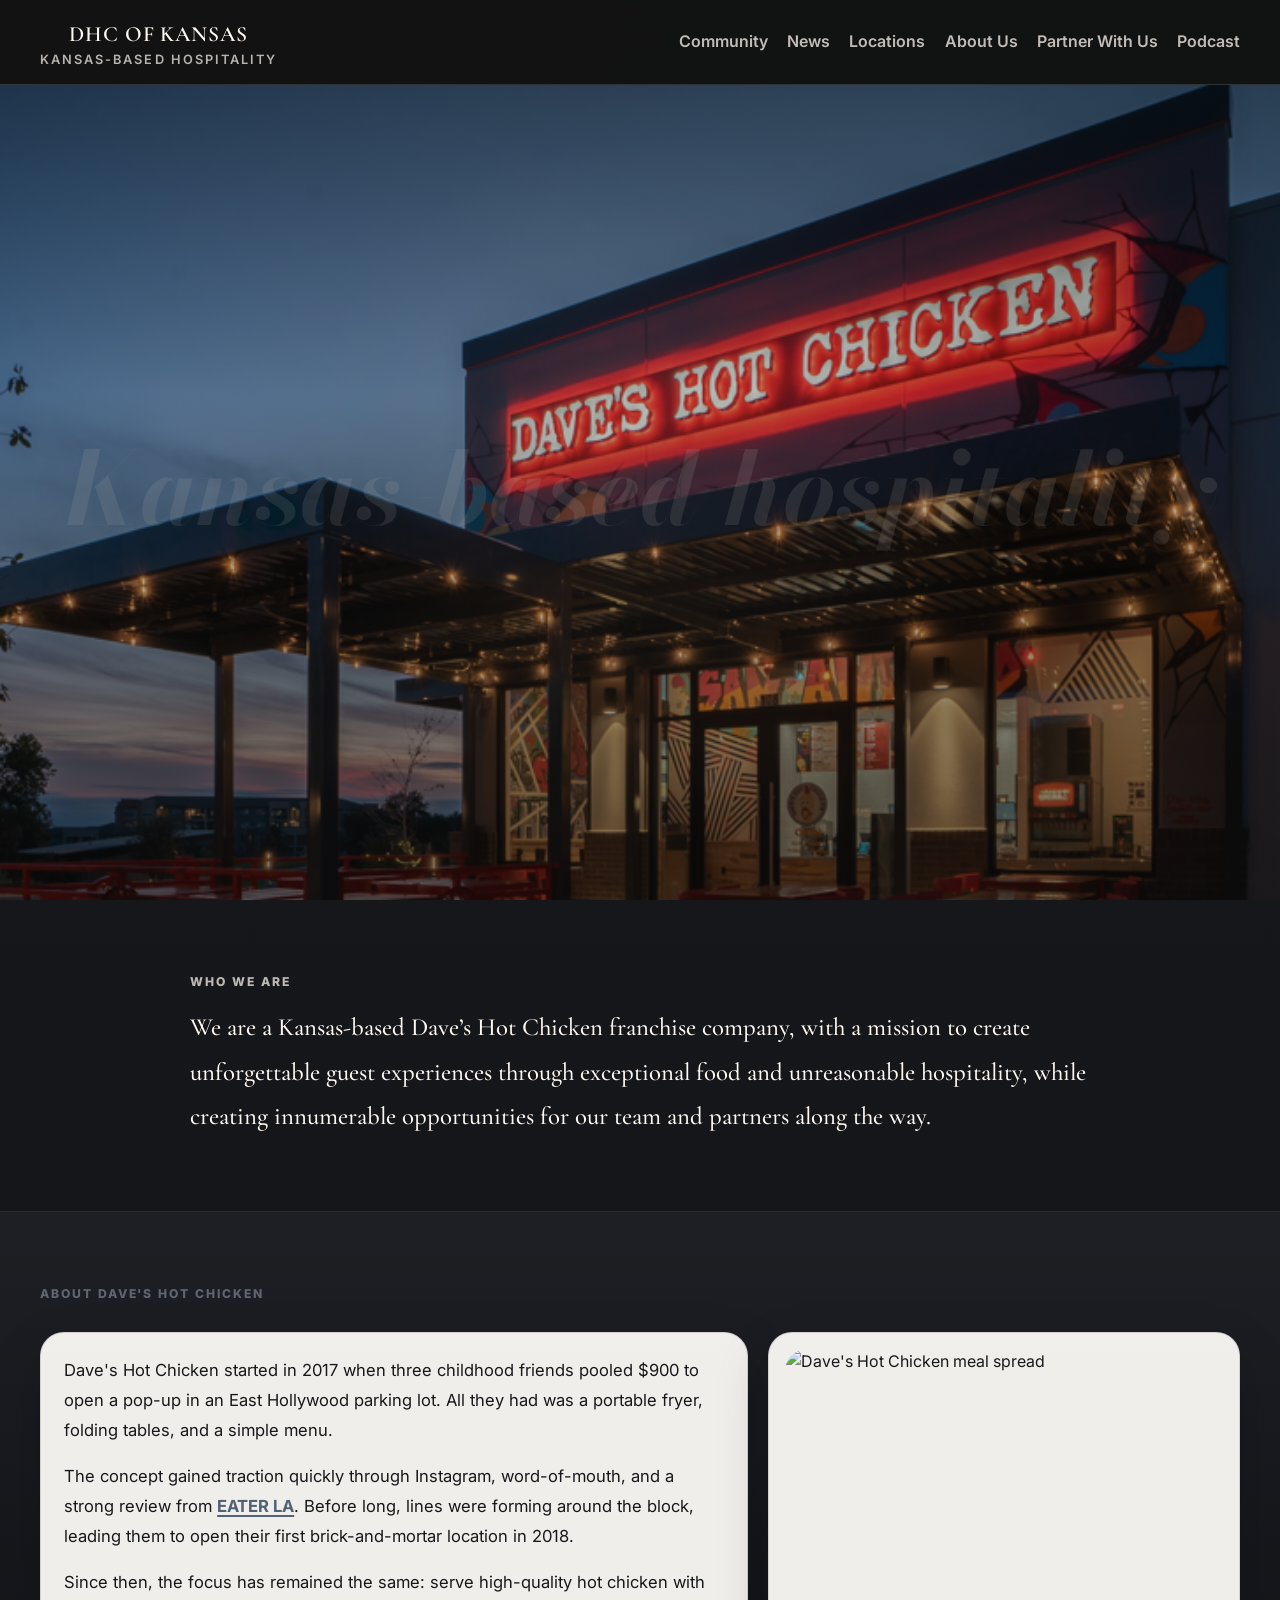
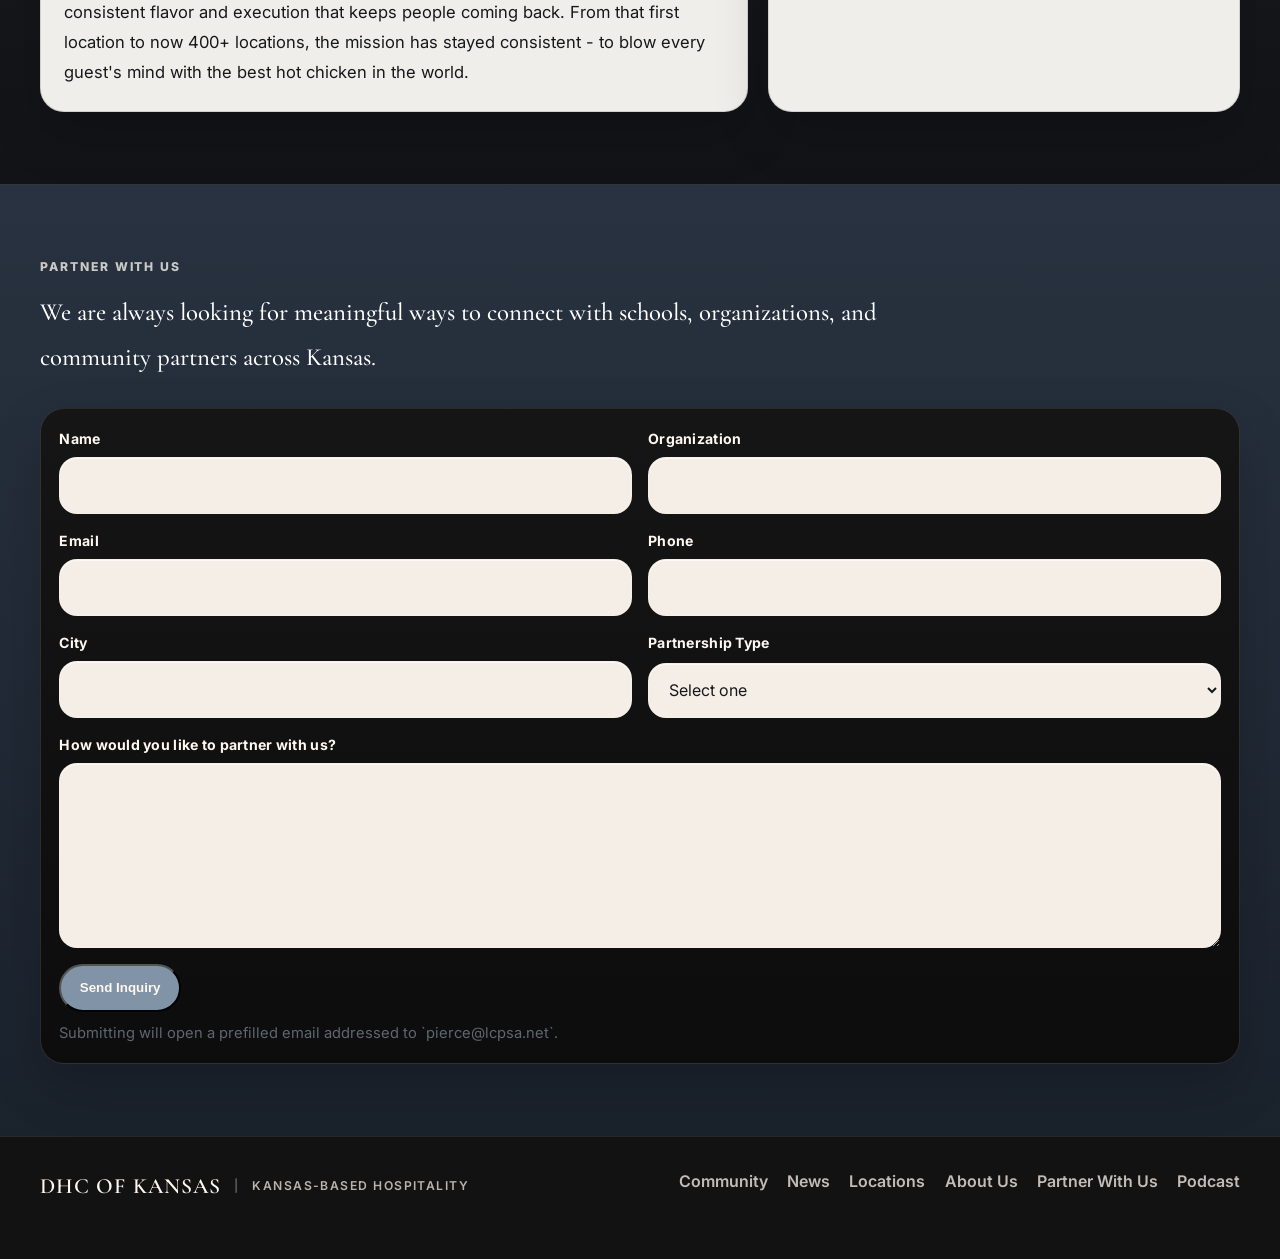
==== commit 7193b890: "Update index.html" ====
--- a/index.html
+++ b/index.html
@@ -70,7 +70,7 @@
     <section class="section intro-section">
       <div class="container narrow-copy">
         <p class="section-tag">Who We Are</p>
-        <p class="lede-copy">We are a Dave's Hot Chicken franchise company operating in Kansas with a mission to create unforgettable guest experiences through exceptional food and unreasonable hospitality while creating innumerable opportunities for our team and partners along the way.</p>
+        <p class="lede-copy">We are a Kansas-based Dave’s Hot Chicken franchise company, with a mission to create unforgettable guest experiences through exceptional food and unreasonable hospitality, while creating innumerable opportunities for our team and partners along the way.</p>
       </div>
     </section>
 
--- a/styles.css
+++ b/styles.css
@@ -1137,6 +1137,30 @@
     display: flex;
   }
 
+  .mobile-menu {
+    margin-top: 0.6rem;
+    padding: 0.5rem 0 1rem;
+    gap: 0.6rem;
+    background: rgba(14, 16, 20, 0.94);
+    border-top: 1px solid rgba(142, 160, 179, 0.16);
+  }
+
+  .mobile-menu a {
+    width: 100%;
+    padding: 0.9rem 0.95rem;
+    border-radius: 14px;
+    color: #f7f8fa;
+    background: rgba(255, 255, 255, 0.04);
+    border: 1px solid rgba(255, 255, 255, 0.05);
+    font-weight: 600;
+  }
+
+  .mobile-menu a:hover {
+    color: #ffffff;
+    background: rgba(142, 160, 179, 0.14);
+    border-color: rgba(142, 160, 179, 0.22);
+  }
+
   .card-grid.three,
   .footer-grid,
   .page-layout,
@@ -1160,6 +1184,10 @@
     justify-content: flex-start;
   }
 
+  .hero-script-stage {
+    width: min(100%, 860px);
+  }
+
   .hero-script-svg text {
     font-size: 86px;
   }
@@ -1170,6 +1198,23 @@
     width: min(var(--max-width), calc(100% - 1.25rem));
   }
 
+  .hero-fullscreen {
+    min-height: calc(100svh - 85px);
+  }
+
+  .hero-backdrop::before {
+    background:
+      linear-gradient(180deg, rgba(10, 10, 10, 0.4) 0%, rgba(12, 12, 12, 0.18) 38%, rgba(10, 10, 10, 0.44) 100%);
+  }
+
+  .hero-center {
+    padding: 0 0.2rem;
+  }
+
+  .hero-script-stage {
+    width: min(100%, 620px);
+  }
+
   .brand-title {
     font-size: 1rem;
   }
@@ -1179,12 +1224,8 @@
   }
 
   .hero-script-svg text {
-    font-size: 60px;
-  }
-
-  .hero-kicker {
-    margin-top: 0;
-    font-size: 1.05rem;
+    font-size: 56px;
+    stroke-width: 0.9;
   }
 
   .city-heading {
@@ -1192,3 +1233,14 @@
     flex-direction: column;
   }
 }
+
+@media (max-width: 420px) {
+  .hero-script-stage {
+    width: min(100%, 430px);
+  }
+
+  .hero-script-svg text {
+    font-size: 47px;
+    stroke-width: 0.8;
+  }
+}
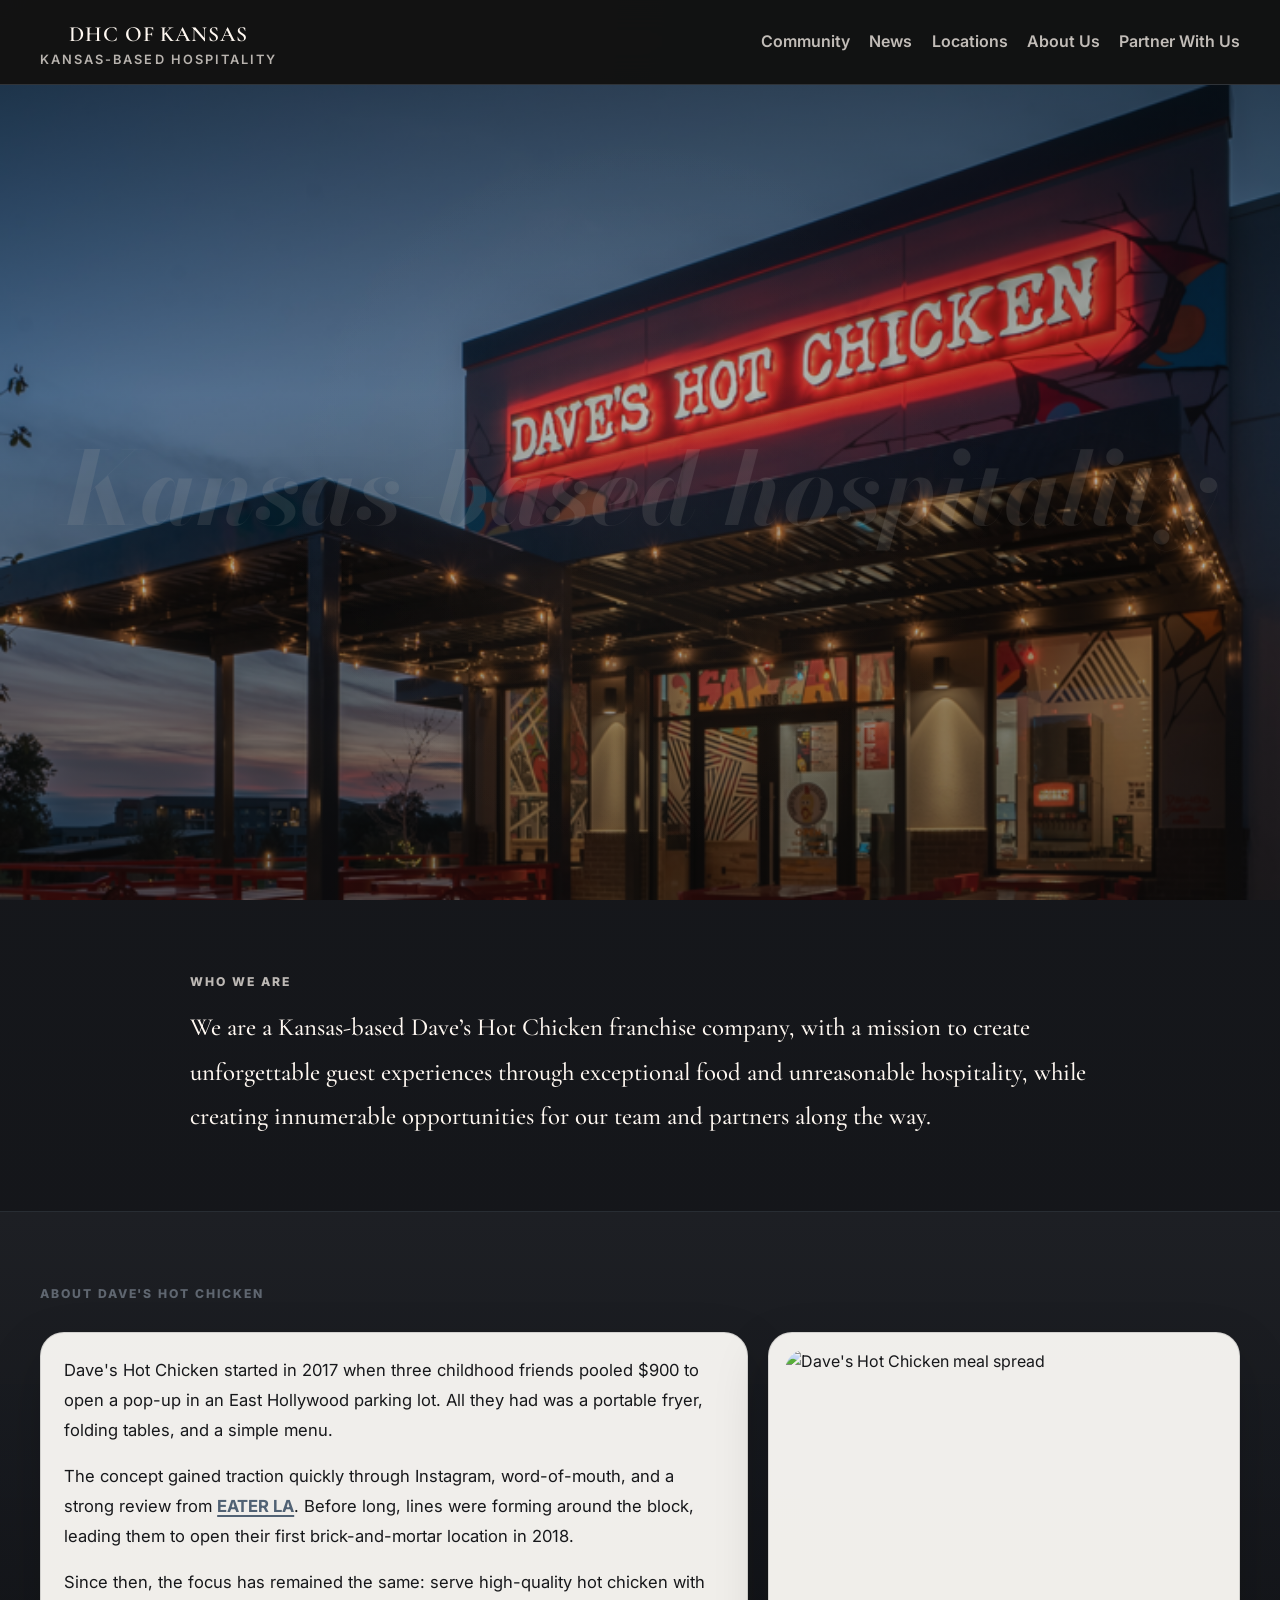
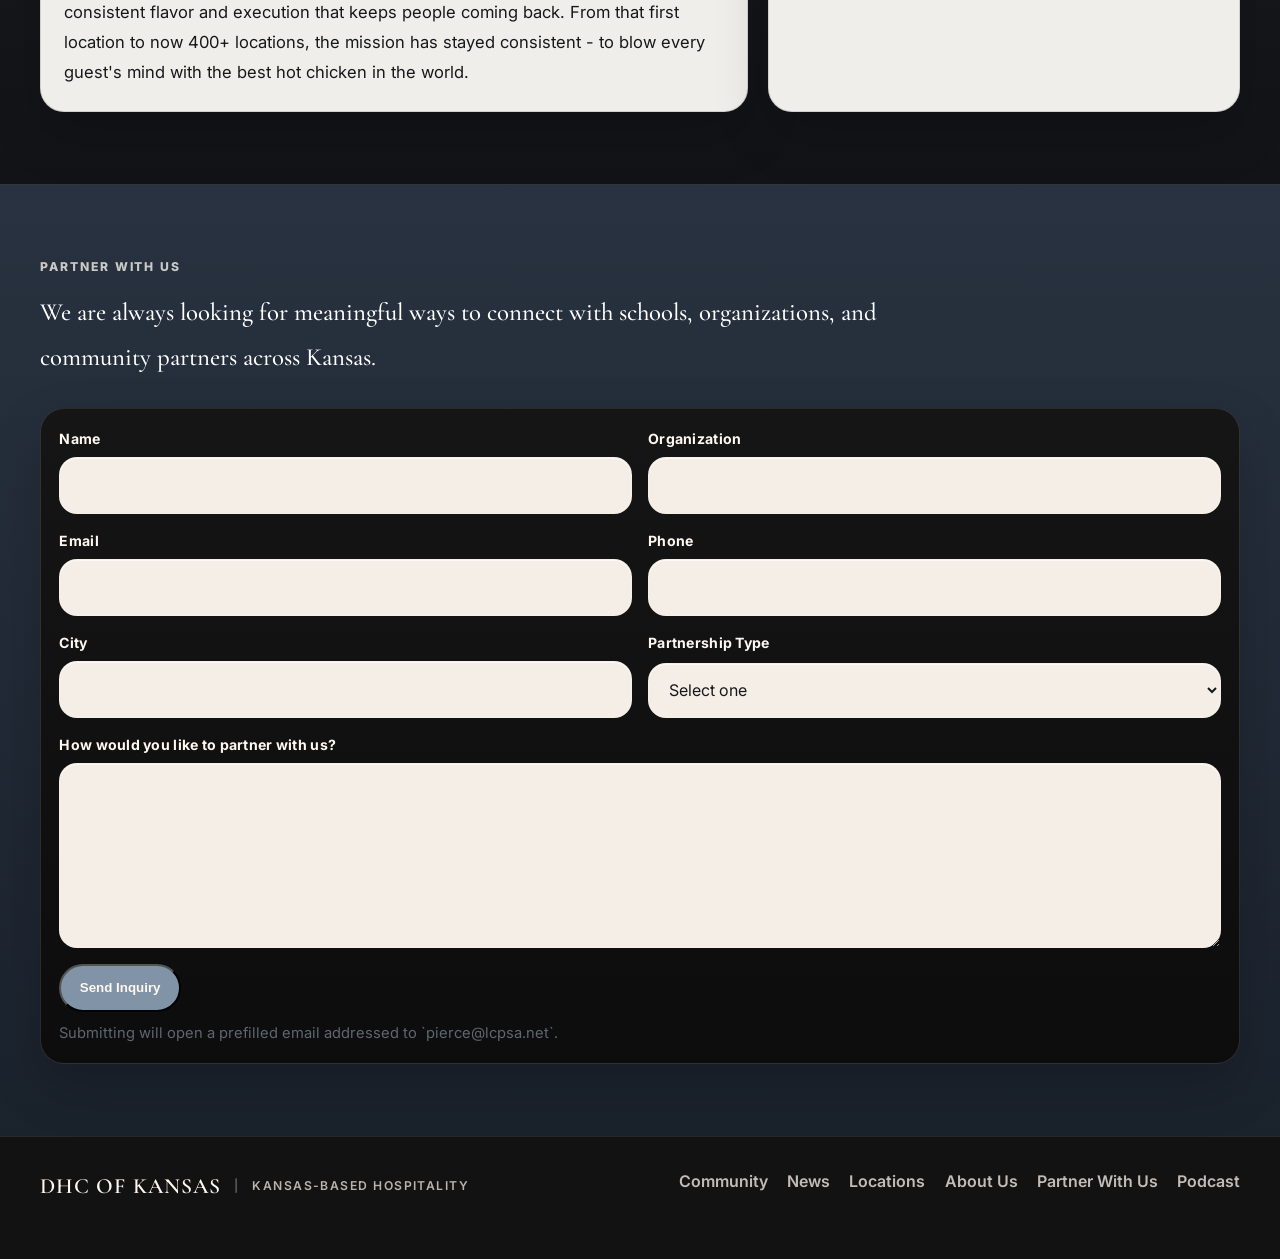
==== commit ba5f4744: "Update index.html" ====
--- a/index.html
+++ b/index.html
@@ -28,8 +28,7 @@
         <a href="locations.html">Locations</a>
         <a href="about.html">About Us</a>
         <a href="partner.html">Partner With Us</a>
-        <a href="https://restaurantexcellence.com" target="_blank" rel="noreferrer">Podcast</a>
-      </nav>
+            </nav>
 
       <button class="menu-toggle" aria-label="Open menu" aria-expanded="false" aria-controls="mobileMenu">
         <span></span>
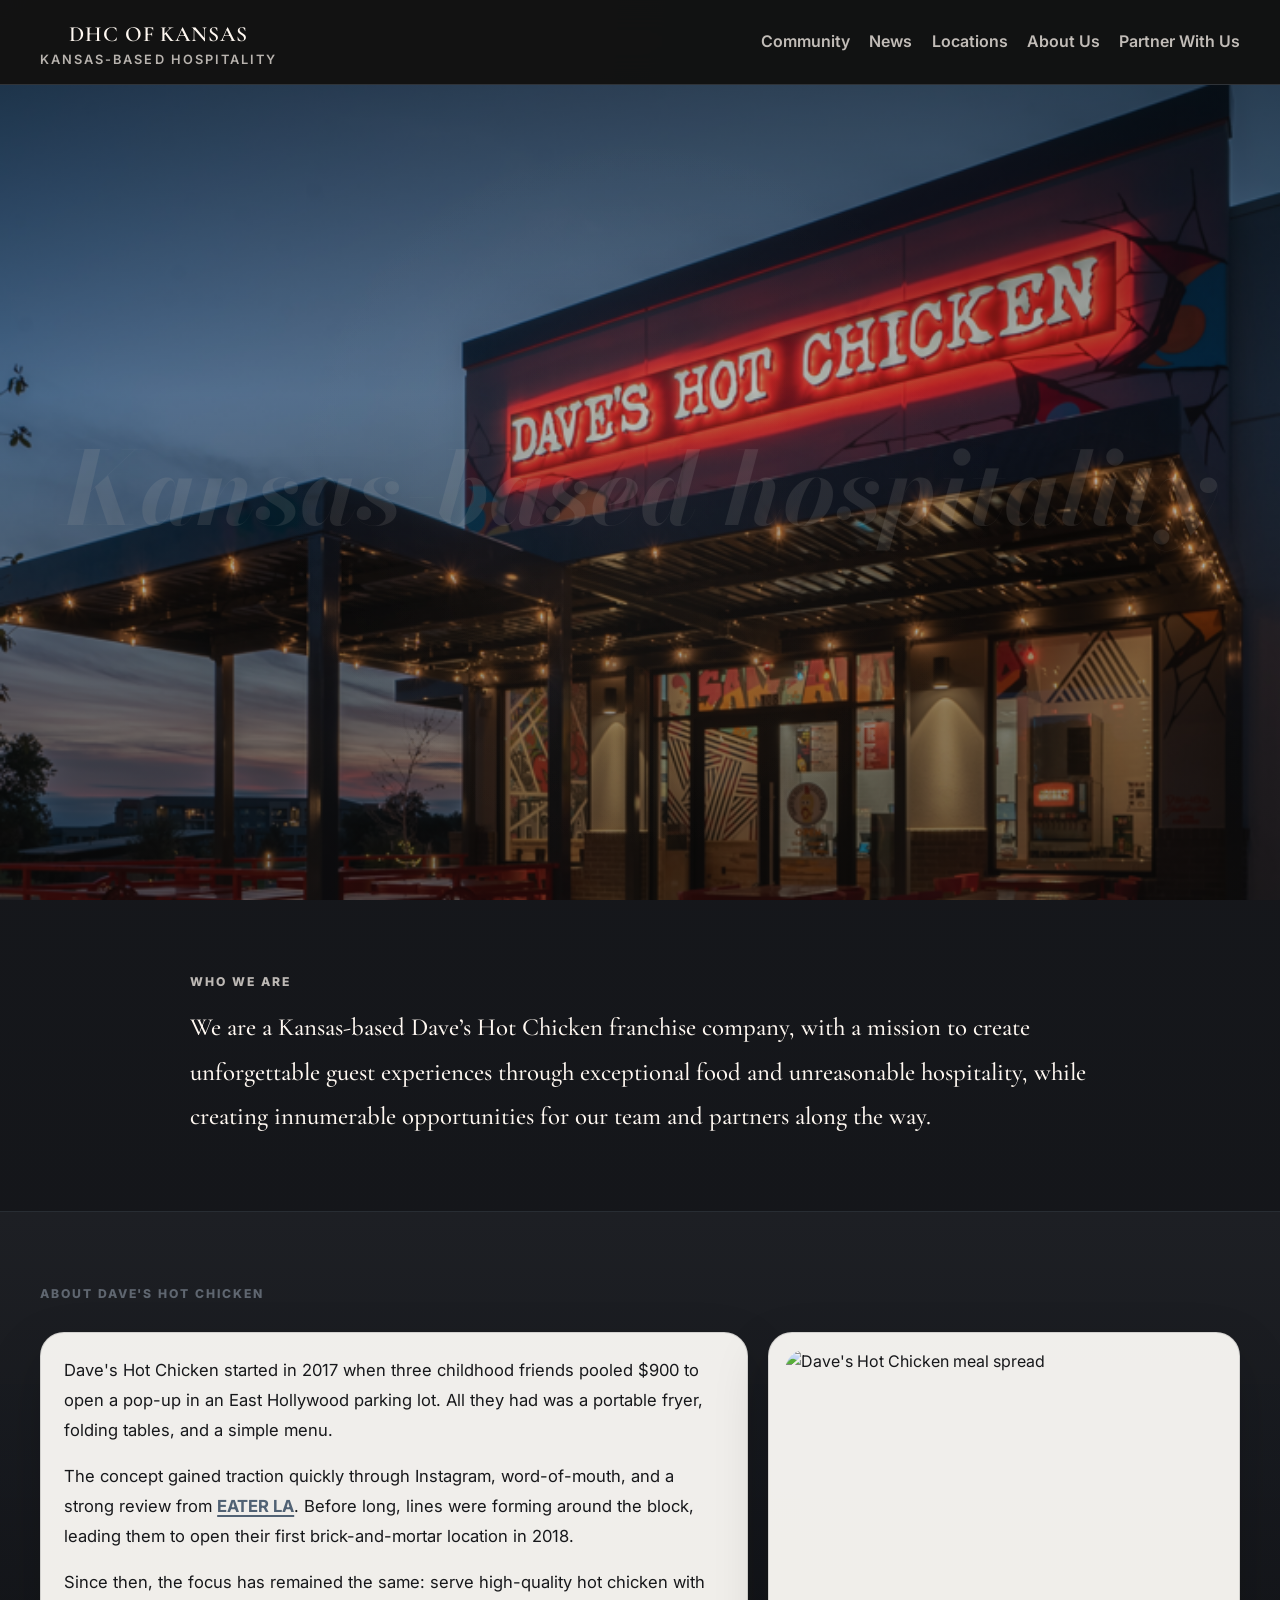
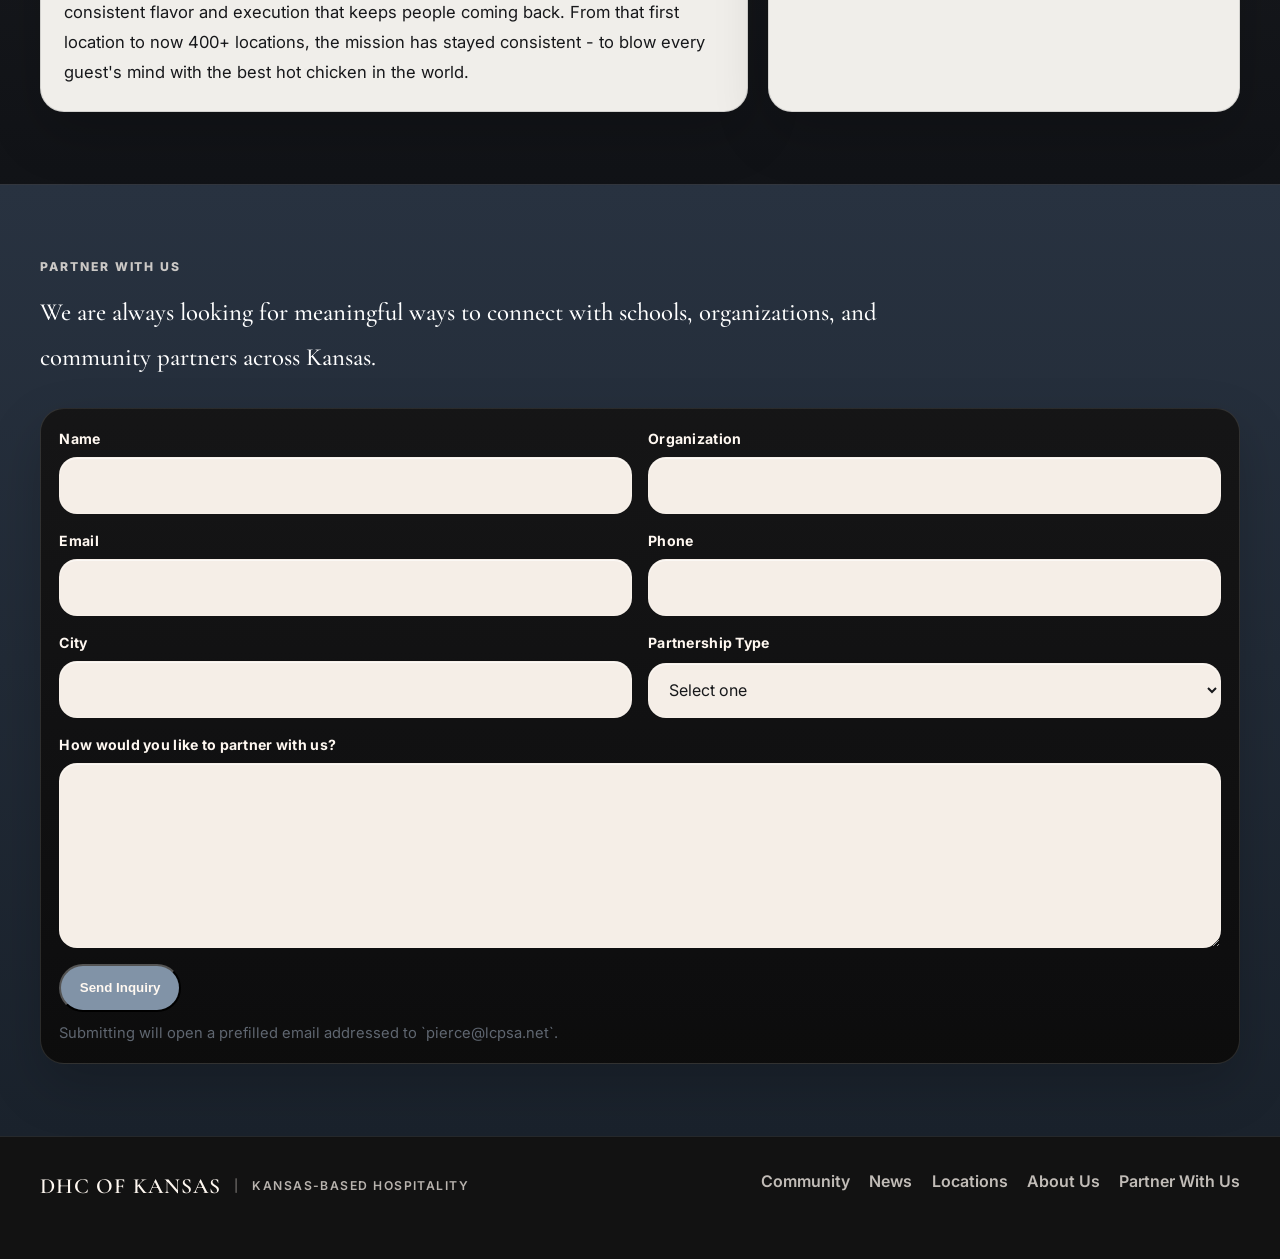
==== commit befbacc2: "Update index.html" ====
--- a/index.html
+++ b/index.html
@@ -43,8 +43,7 @@
       <a href="locations.html">Locations</a>
       <a href="about.html">About Us</a>
       <a href="partner.html">Partner With Us</a>
-      <a href="https://restaurantexcellence.com" target="_blank" rel="noreferrer">Podcast</a>
-    </div>
+          </div>
   </header>
 
   <main>
@@ -170,8 +169,7 @@
         <a href="locations.html">Locations</a>
         <a href="about.html">About Us</a>
         <a href="partner.html">Partner With Us</a>
-        <a href="https://restaurantexcellence.com" target="_blank" rel="noreferrer">Podcast</a>
-      </div>
+            </div>
     </div>
   </footer>
 
